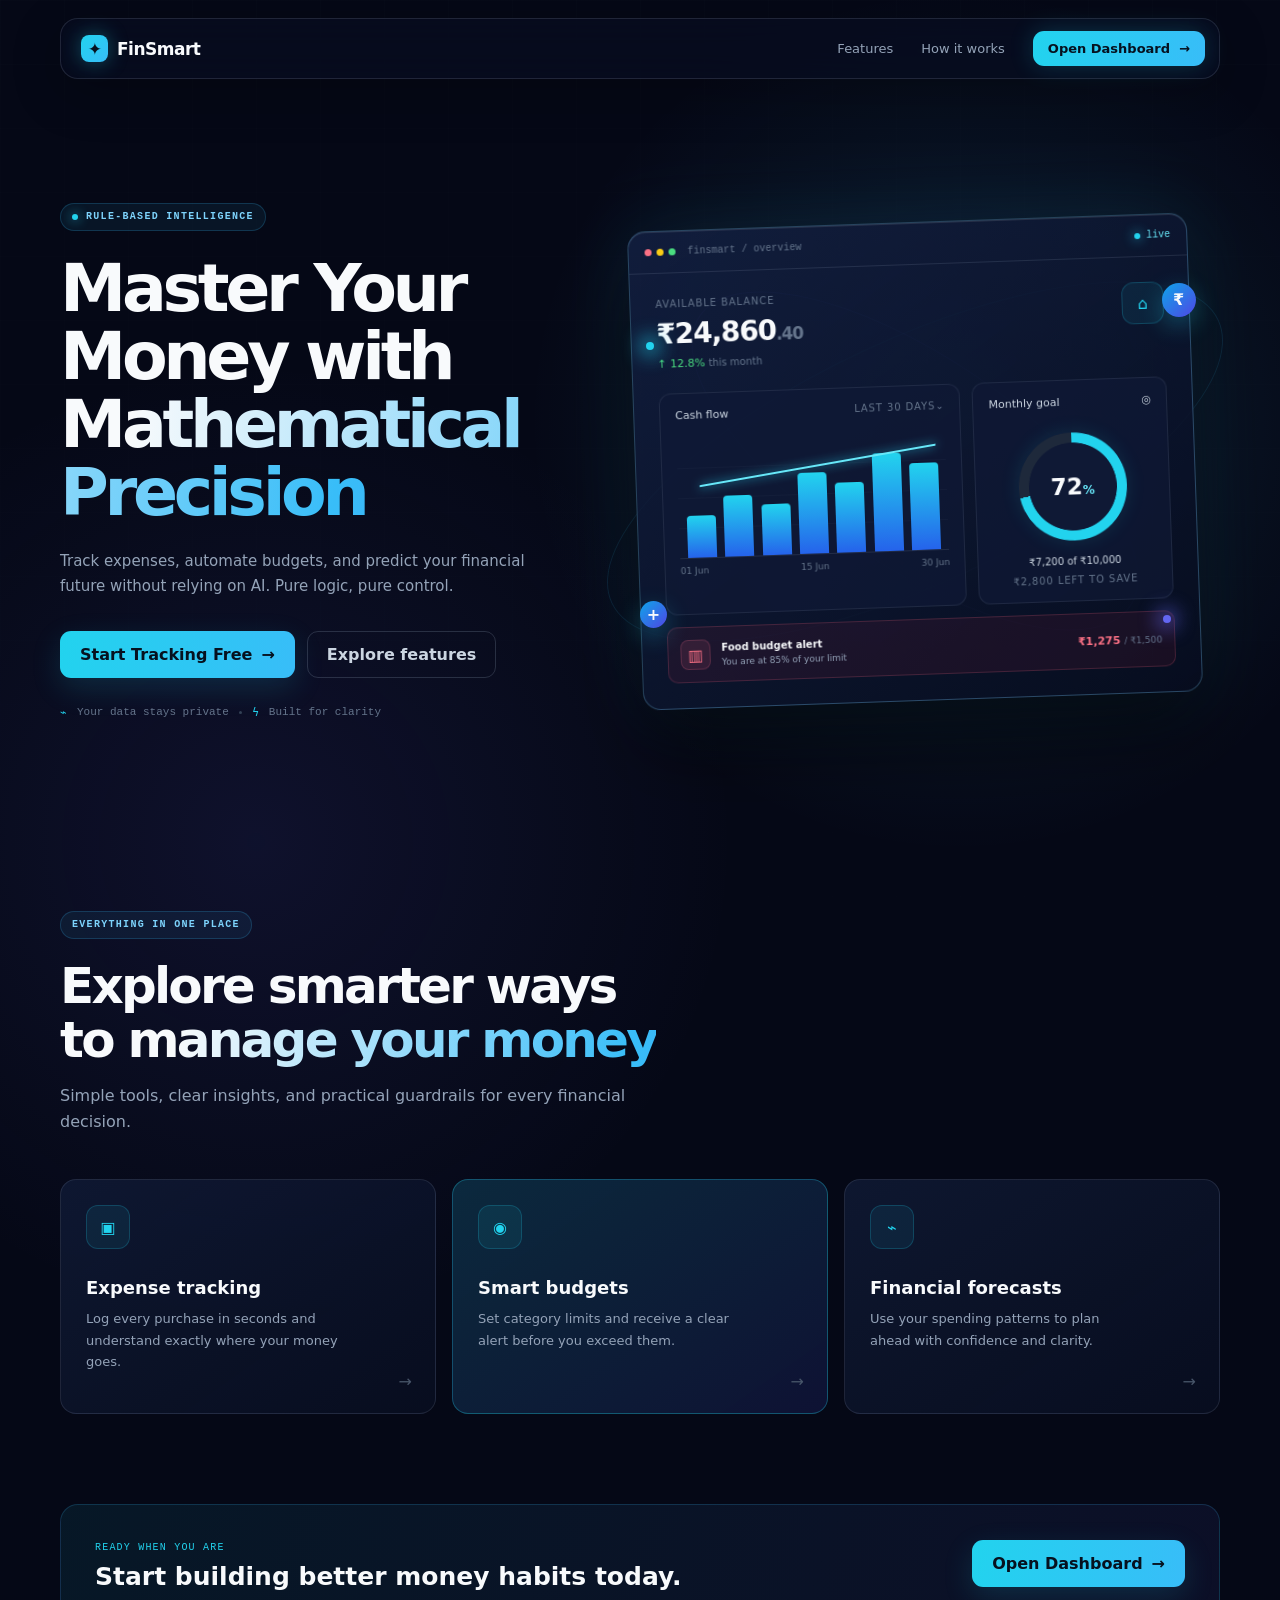
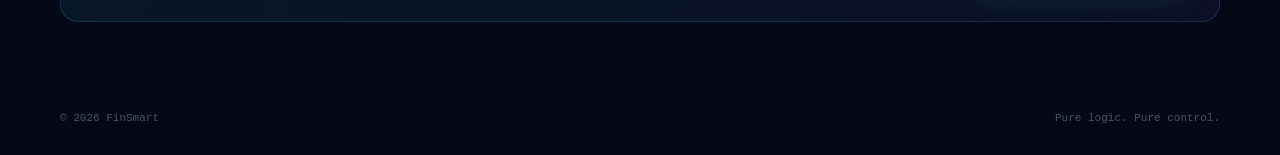
==== index.html @ 2ed146d9 "Merge pull request #1 from DeepanshuDev09/main Update project" ====
<!doctype html>
<html lang="en" class="theme-dark">
<head>
  <meta charset="UTF-8" />
  <meta name="viewport" content="width=device-width, initial-scale=1.0" />
  <meta name="theme-color" content="#050816" />
  <meta name="description" content="FinSmart helps you track expenses, automate budgets, and predict your financial future with pure logic and control." />
  <title>FinSmart | Smart Finance Tracker</title>
  <link rel="stylesheet" href="landing.css" />
</head>
<body>
  <main class="fin-app" id="top">
    <div class="ambient-grid" aria-hidden="true"></div>
    <nav class="navbar" aria-label="Main navigation">
      <a class="logo" href="#top"><span class="logo-mark" aria-hidden="true">✦</span> FinSmart</a>
      <div class="nav-links"><a href="#features">Features</a><a href="#how-it-works">How it works</a><a href="home.html" class="btn-nav">Open Dashboard <span aria-hidden="true">→</span></a></div>
    </nav>
    <header class="hero">
      <div class="hero-content reveal">
        <div class="badge"><span class="pulse-dot"></span> Rule-based intelligence</div>
        <h1>Master Your Money with <span class="text-gradient">Mathematical Precision</span></h1>
        <p>Track expenses, automate budgets, and predict your financial future without relying on AI. Pure logic, pure control.</p>
        <div class="hero-buttons"><a href="home.html" class="btn-primary-large">Start Tracking Free <span>→</span></a><a href="#features" class="btn-secondary-large">Explore features</a></div>
        <div class="trust-row"><span>⌁</span> Your data stays private <i></i> <span>ϟ</span> Built for clarity</div>
      </div>
      <div class="hero-3d-container" id="scene" aria-label="FinSmart dashboard preview">
        <div class="orbit orbit-a"></div><div class="orbit orbit-b"></div><div class="coin coin-a">₹</div><div class="coin coin-b">+</div><div class="orb orb-a"></div><div class="orb orb-b"></div>
        <div class="dashboard-mockup">
          <div class="mockup-header"><div class="dots"><i></i><i></i><i></i></div><span>finsmart / overview</span><span class="live"><b></b> live</span></div>
          <div class="mockup-body"><div class="dash-top"><div><small>available balance</small><strong>₹24,860<span>.40</span></strong><em>↑ 12.8% <small>this month</small></em></div><div class="balance-icon">⌂</div></div>
            <div class="dash-grid"><div class="dash-panel chart-panel"><div class="panel-title"><span>Cash flow</span><small>Last 30 days⌄</small></div><div class="chart"><div class="chart-line"></div><div class="bar h-1"></div><div class="bar h-2"></div><div class="bar h-3"></div><div class="bar h-4"></div><div class="bar h-5"></div><div class="bar h-6"></div><div class="bar h-7"></div></div><div class="chart-labels"><span>01 Jun</span><span>15 Jun</span><span>30 Jun</span></div></div><div class="dash-panel savings-panel"><div class="panel-title"><span>Monthly goal</span><span>◎</span></div><div class="ring"><strong>72<span>%</span></strong></div><p>₹7,200 of ₹10,000</p><small>₹2,800 left to save</small></div></div>
            <div class="alert-panel"><div class="alert-icon">▥</div><div><strong>Food budget alert</strong><span>You are at 85% of your limit</span></div><b>₹1,275 <small>/ ₹1,500</small></b></div>
          </div>
        </div>
      </div>
    </header>
    <section class="features" id="features" aria-labelledby="features-title"><div class="section-heading reveal"><div class="badge">Everything in one place</div><h2 id="features-title">Explore smarter ways to <span class="text-gradient">manage your money</span></h2><p>Simple tools, clear insights, and practical guardrails for every financial decision.</p></div><div class="feature-grid"><article class="feature-card reveal"><div class="feature-icon">▣</div><h3>Expense tracking</h3><p>Log every purchase in seconds and understand exactly where your money goes.</p><span class="card-arrow">→</span></article><article class="feature-card featured reveal"><div class="feature-icon">◉</div><h3>Smart budgets</h3><p>Set category limits and receive a clear alert before you exceed them.</p><span class="card-arrow">→</span></article><article class="feature-card reveal"><div class="feature-icon">⌁</div><h3>Financial forecasts</h3><p>Use your spending patterns to plan ahead with confidence and clarity.</p><span class="card-arrow">→</span></article></div><div class="features-cta reveal" id="how-it-works"><div><span>Ready when you are</span><h3>Start building better money habits today.</h3></div><a href="home.html" class="btn-primary-large">Open Dashboard <span>→</span></a></div></section>
    <footer><span>© 2026 FinSmart</span><span>Pure logic. Pure control.</span></footer>
  </main>
  <script src="landing.js"></script>
</body>
</html>
---- landing.css ----
*{box-sizing:border-box}html{scroll-behavior:smooth;background:#050816}body{margin:0;background:#050816;color:#f8fafc;font-family:Inter,ui-sans-serif,system-ui,sans-serif;overflow-x:hidden}a{color:inherit;text-decoration:none}.fin-app{min-height:100vh;position:relative;overflow:hidden;background:radial-gradient(circle at 75% 24%,rgba(56,189,248,.12),transparent 27rem),radial-gradient(circle at 20% 48%,rgba(99,102,241,.1),transparent 30rem),#050816}.ambient-grid{position:absolute;inset:0;pointer-events:none;opacity:.3;background-image:linear-gradient(rgba(148,163,184,.045) 1px,transparent 1px),linear-gradient(90deg,rgba(148,163,184,.045) 1px,transparent 1px);background-size:64px 64px;mask-image:linear-gradient(to bottom,#000,transparent 75%)}.navbar,.hero,.features,footer{max-width:1160px;margin-left:auto;margin-right:auto}.navbar{position:sticky;top:18px;z-index:10;padding:12px 14px 12px 20px;display:flex;align-items:center;justify-content:space-between;background:rgba(7,13,32,.72);border:1px solid rgba(148,163,184,.18);border-radius:18px;backdrop-filter:blur(22px);box-shadow:0 14px 50px rgba(0,0,0,.24)}.logo{display:flex;align-items:center;gap:9px;font-size:17px;font-weight:700;letter-spacing:-.03em}.logo-mark{display:grid;place-items:center;width:27px;height:27px;border-radius:8px;color:#06111f;background:linear-gradient(135deg,#22d3ee,#38bdf8);box-shadow:0 0 20px rgba(34,211,238,.35)}.nav-links{display:flex;align-items:center;gap:28px;color:#94a3b8;font-size:13px}.nav-links a:not(.btn-nav):hover{color:#f8fafc}.btn-nav,.btn-primary-large,.btn-secondary-large{display:inline-flex;align-items:center;justify-content:center;gap:9px;border-radius:11px;font-weight:600;transition:.25s}.btn-nav{padding:10px 15px;color:#06111f;background:linear-gradient(100deg,#22d3ee,#38bdf8);box-shadow:0 0 24px rgba(34,211,238,.2)}.btn-nav:hover,.btn-primary-large:hover,.btn-secondary-large:hover{transform:translateY(-3px)}.hero{position:relative;min-height:720px;padding:130px 0 100px;display:grid;grid-template-columns:.9fr 1.1fr;align-items:center;gap:50px}.hero-content{position:relative;z-index:2}.badge{width:max-content;display:inline-flex;align-items:center;gap:8px;padding:7px 11px;border:1px solid rgba(56,189,248,.2);border-radius:999px;color:#7dd3fc;background:rgba(56,189,248,.07);text-transform:uppercase;letter-spacing:.13em;font:600 10px/1.2 monospace}.pulse-dot,.live b{width:6px;height:6px;display:block;border-radius:50%;background:#22d3ee;box-shadow:0 0 12px #22d3ee}.hero h1{max-width:650px;margin:24px 0 22px;font-size:clamp(44px,5.2vw,72px);line-height:1.02;letter-spacing:-.065em}.text-gradient{background:linear-gradient(100deg,#f8fafc 5%,#38bdf8 48%,#6366f1);-webkit-background-clip:text;background-clip:text;color:transparent;background-size:200% auto;animation:gradient 5s linear infinite}.hero p{max-width:485px;color:#94a3b8;line-height:1.7;font-size:15px}.hero-buttons{display:flex;flex-wrap:wrap;gap:12px;margin-top:31px}.btn-primary-large{padding:14px 20px;color:#06111f;background:linear-gradient(100deg,#22d3ee,#38bdf8);box-shadow:0 10px 30px rgba(34,211,238,.15)}.btn-secondary-large{padding:13px 19px;border:1px solid rgba(148,163,184,.23);color:#cbd5e1}.btn-secondary-large:hover{border-color:#38bdf8}.trust-row{display:flex;align-items:center;gap:10px;margin-top:28px;color:#64748b;font:11px monospace}.trust-row span{color:#22d3ee}.trust-row i{width:3px;height:3px;background:#334155;border-radius:50%}.hero-3d-container{--mx:0;--my:0;position:relative;height:540px;display:grid;place-items:center;perspective:1200px}.dashboard-mockup{position:relative;z-index:2;width:min(560px,100%);transform:rotateX(calc(var(--my)*-2deg)) rotateY(calc(var(--mx)*5deg)) rotateZ(-2deg);transition:transform .3s ease-out;border:1px solid rgba(125,211,252,.26);border-radius:18px;background:linear-gradient(145deg,rgba(18,31,65,.85),rgba(6,12,30,.93));box-shadow:0 40px 80px rgba(0,0,0,.55),0 0 80px rgba(56,189,248,.12),inset 0 1px rgba(255,255,255,.1)}.mockup-header{height:42px;display:flex;align-items:center;gap:12px;padding:0 16px;border-bottom:1px solid rgba(148,163,184,.16);color:#64748b;font:10px monospace}.dots{display:flex;gap:5px}.dots i{width:7px;height:7px;border-radius:50%;background:#334155}.dots i:first-child{background:#fb7185}.dots i:nth-child(2){background:#facc15}.dots i:nth-child(3){background:#4ade80}.live{margin-left:auto;display:flex;gap:6px;align-items:center;color:#67e8f9}.mockup-body{padding:25px}.dash-top{display:flex;justify-content:space-between}.dash-top small,.panel-title small,.savings-panel>small{display:block;color:#64748b;font-size:10px;text-transform:uppercase;letter-spacing:.09em}.dash-top strong{display:block;margin-top:8px;font-size:28px;letter-spacing:-.04em}.dash-top strong span{color:#64748b;font-size:17px}.dash-top em{display:block;margin-top:7px;color:#4ade80;font-size:11px;font-style:normal}.dash-top em small{display:inline;text-transform:none;letter-spacing:0}.balance-icon,.feature-icon,.alert-icon{display:grid;place-items:center;color:#22d3ee;border:1px solid rgba(34,211,238,.2);background:rgba(34,211,238,.08)}.balance-icon{width:42px;height:42px;border-radius:12px}.dash-grid{display:grid;grid-template-columns:1.55fr 1fr;gap:12px;margin-top:23px}.dash-panel{padding:15px;border:1px solid rgba(148,163,184,.13);border-radius:12px;background:rgba(15,25,53,.7)}.panel-title{display:flex;justify-content:space-between;color:#cbd5e1;font-size:11px}.chart{height:120px;position:relative;display:flex;align-items:end;gap:8px;margin-top:17px;padding:0 8px;border-bottom:1px solid rgba(148,163,184,.15);background:repeating-linear-gradient(0deg,transparent 0 29px,rgba(148,163,184,.08) 30px)}.bar{flex:1;min-height:14px;border-radius:4px 4px 0 0;background:linear-gradient(#22d3ee,#2563eb);animation:bars 1s both}.h-1{height:35%}.h-2{height:51%}.h-3{height:43%}.h-4{height:68%}.h-5{height:59%}.h-6{height:82%}.h-7{height:73%}.chart-line{position:absolute;z-index:1;left:8%;right:4%;top:25%;height:40%;border-top:2px solid #67e8f9;transform:skewY(-8deg);filter:drop-shadow(0 0 5px #22d3ee)}.chart-labels{display:flex;justify-content:space-between;margin-top:7px;color:#64748b;font-size:9px}.savings-panel{display:flex;flex-direction:column}.ring{width:108px;height:108px;display:grid;place-items:center;margin:24px auto 12px;border-radius:50%;background:radial-gradient(#0f1935 57%,transparent 58%),conic-gradient(#22d3ee 0 72%,#1e293b 72%);box-shadow:0 0 20px rgba(34,211,238,.12)}.ring strong{font-size:23px}.ring strong span{font-size:12px;color:#67e8f9}.savings-panel p{margin:0 auto 5px;font-size:10px;color:#cbd5e1}.savings-panel>small{text-align:center}.alert-panel{display:flex;align-items:center;gap:11px;margin-top:12px;padding:12px;border:1px solid rgba(251,113,133,.18);border-radius:10px;background:rgba(127,29,55,.15)}.alert-icon{width:30px;height:30px;border-radius:8px;color:#fb7185;border-color:rgba(251,113,133,.2);background:rgba(251,113,133,.1)}.alert-panel div:nth-child(2){display:flex;flex-direction:column;gap:4px}.alert-panel strong{font-size:10px}.alert-panel span{color:#94a3b8;font-size:9px}.alert-panel>b{margin-left:auto;color:#fb7185;font-size:11px}.alert-panel b small{color:#64748b;font-weight:400}.orbit{position:absolute;border:1px solid rgba(56,189,248,.13);border-radius:50%;transform:rotate(-25deg)}.orbit-a{width:670px;height:245px}.orbit-b{width:520px;height:210px;transform:rotate(34deg);border-color:rgba(99,102,241,.18)}.coin,.orb{position:absolute;z-index:3;display:grid;place-items:center;border-radius:50%}.coin{width:34px;height:34px;color:#f8fafc;background:linear-gradient(135deg,#0ea5e9,#4f46e5);box-shadow:0 8px 24px rgba(34,211,238,.3);font-weight:700}.coin-a{top:17%;right:4%;animation:float 5s ease-in-out infinite}.coin-b{bottom:19%;left:5%;width:27px;height:27px;animation:float 6s 1s ease-in-out infinite}.orb{width:8px;height:8px;background:#22d3ee;box-shadow:0 0 20px 4px #22d3ee}.orb-a{top:28%;left:6%}.orb-b{bottom:20%;right:8%;background:#6366f1;box-shadow:0 0 20px 4px #6366f1}.features{padding:80px 0 40px}.section-heading{max-width:600px}.section-heading h2{margin:20px 0 12px;font-size:clamp(32px,4vw,50px);line-height:1.08;letter-spacing:-.055em}.section-heading p{color:#94a3b8;line-height:1.6}.feature-grid{display:grid;grid-template-columns:repeat(3,1fr);gap:16px;margin-top:45px}.feature-card{position:relative;min-height:235px;padding:25px;overflow:hidden;border:1px solid rgba(148,163,184,.16);border-radius:16px;background:linear-gradient(145deg,rgba(17,28,57,.75),rgba(9,15,34,.72));transition:.35s}.feature-card:hover{transform:translateY(-7px);border-color:rgba(56,189,248,.35);box-shadow:0 20px 45px rgba(0,0,0,.28)}.feature-card.featured{background:linear-gradient(145deg,rgba(14,54,76,.72),rgba(17,22,61,.76));border-color:rgba(34,211,238,.3)}.feature-icon{width:44px;height:44px;border-radius:12px;margin-bottom:28px}.feature-card h3{margin:0 0 10px;font-size:18px}.feature-card p{max-width:270px;margin:0;color:#94a3b8;font-size:13px;line-height:1.65}.card-arrow{position:absolute;right:23px;bottom:22px;color:#475569}.features-cta{display:flex;align-items:center;justify-content:space-between;gap:25px;margin-top:90px;padding:30px 34px;border:1px solid rgba(56,189,248,.18);border-radius:18px;background:linear-gradient(110deg,rgba(34,211,238,.08),rgba(99,102,241,.08))}.features-cta>div>span{color:#22d3ee;font:10px monospace;text-transform:uppercase;letter-spacing:.12em}.features-cta h3{margin:8px 0 0;font-size:25px}footer{display:flex;justify-content:space-between;padding:50px 0 30px;color:#475569;font:11px monospace}.reveal{opacity:0;transform:translateY(22px);transition:opacity .7s,transform .7s}.reveal.is-visible{opacity:1;transform:none}@keyframes gradient{to{background-position:200% center}}@keyframes float{50%{transform:translate3d(0,-16px,20px) rotate(8deg)}}@keyframes bars{from{transform:scaleY(0);transform-origin:bottom}}@media(max-width:800px){.navbar,.hero,.features,footer{margin-left:20px;margin-right:20px}.nav-links{gap:12px}.nav-links>a:not(.btn-nav){display:none}.hero{grid-template-columns:1fr;padding-top:90px;gap:10px}.hero h1{font-size:clamp(42px,11vw,62px)}.hero-3d-container{height:455px;transform:scale(.9)}.features{padding-top:25px}.feature-grid{grid-template-columns:1fr}.feature-card{min-height:190px}.features-cta{align-items:flex-start;flex-direction:column}footer{gap:12px;flex-direction:column}}@media(prefers-reduced-motion:reduce){*,*::before,*::after{animation-duration:.01ms!important;animation-iteration-count:1!important;scroll-behavior:auto!important;transition-duration:.01ms!important}}
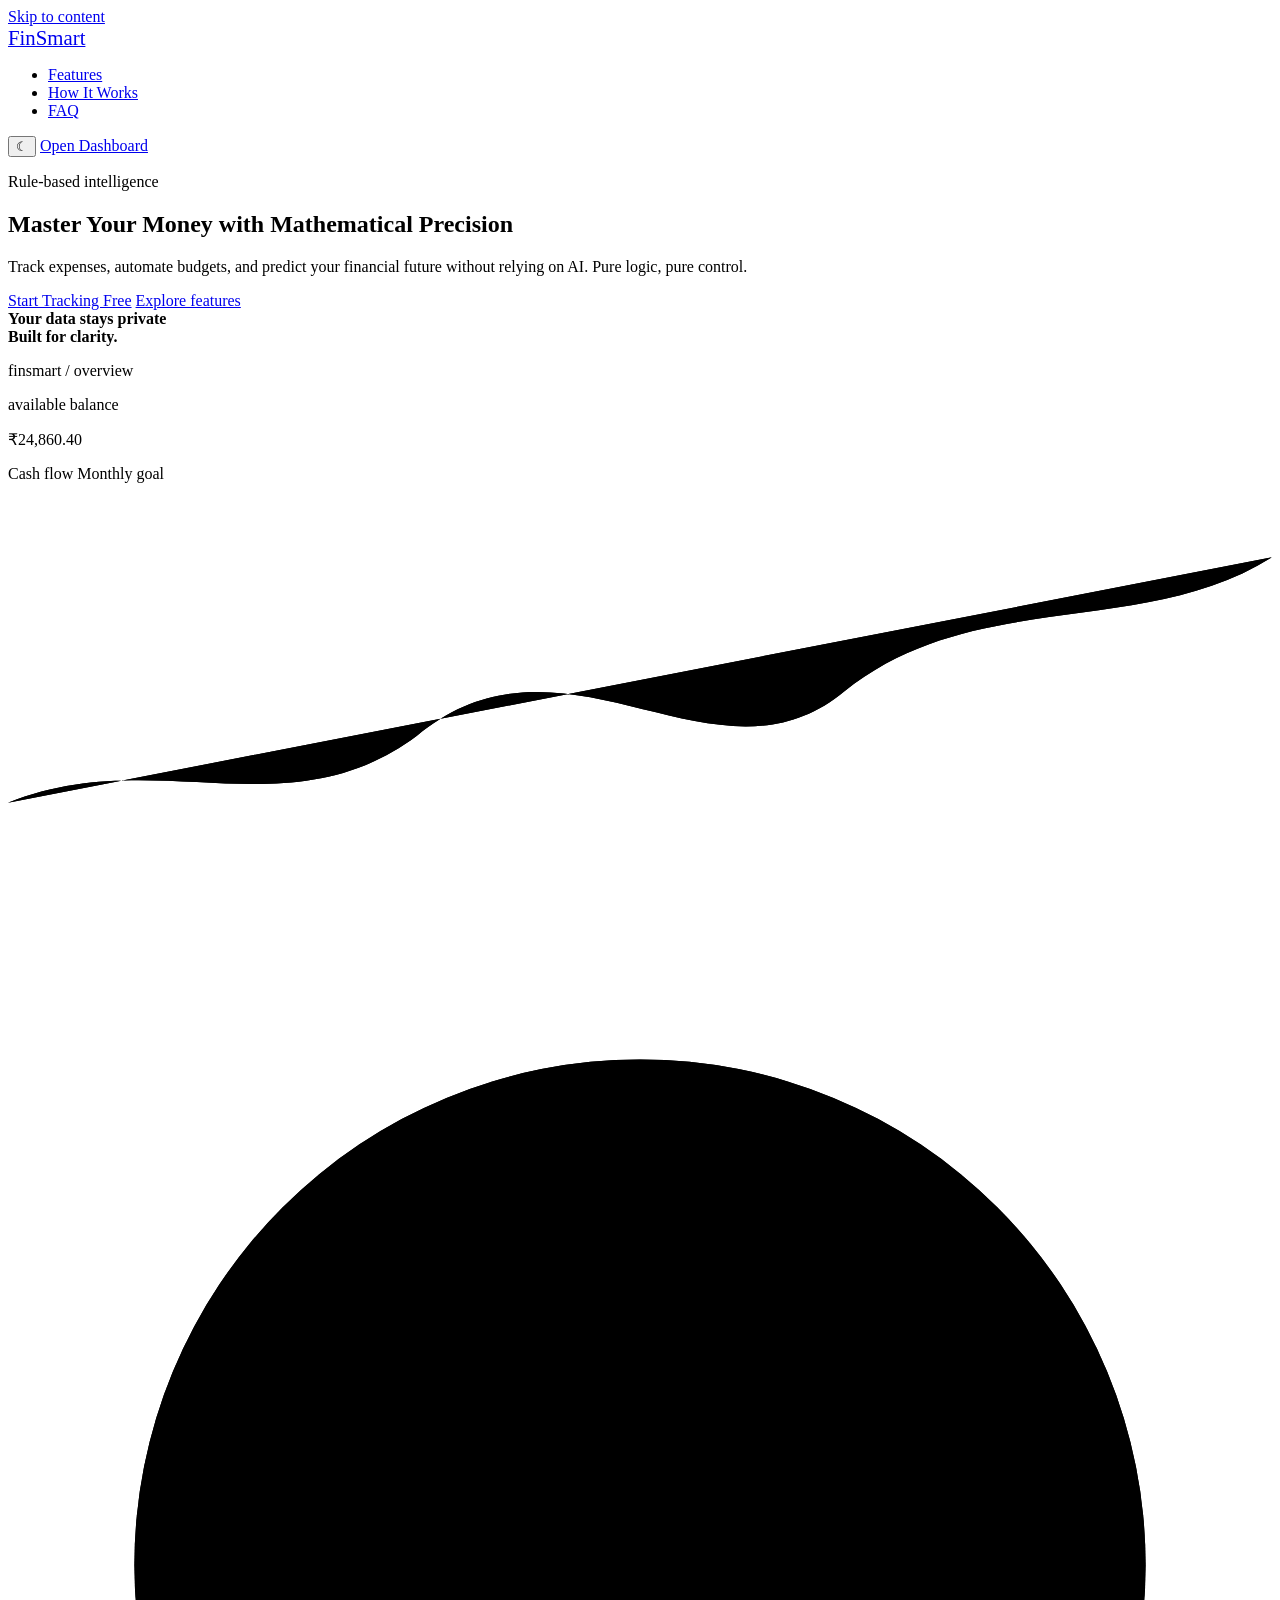
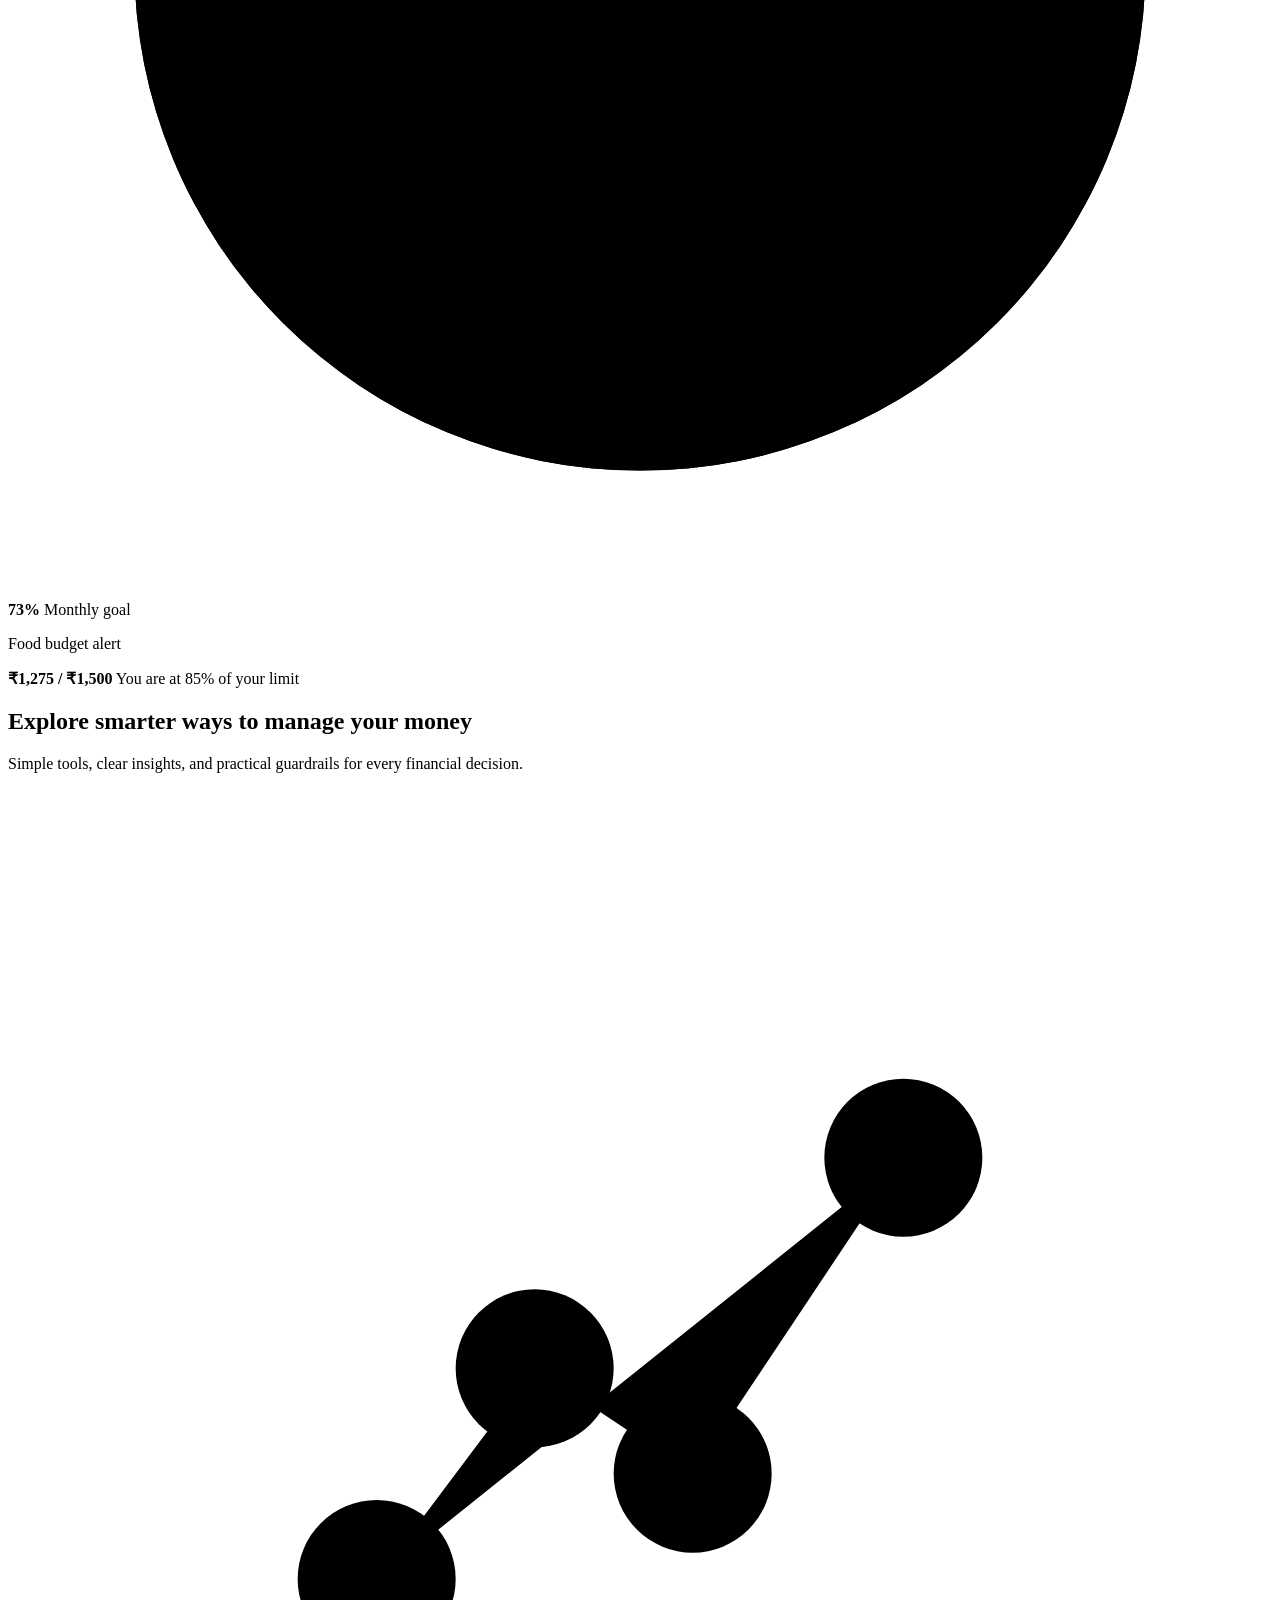
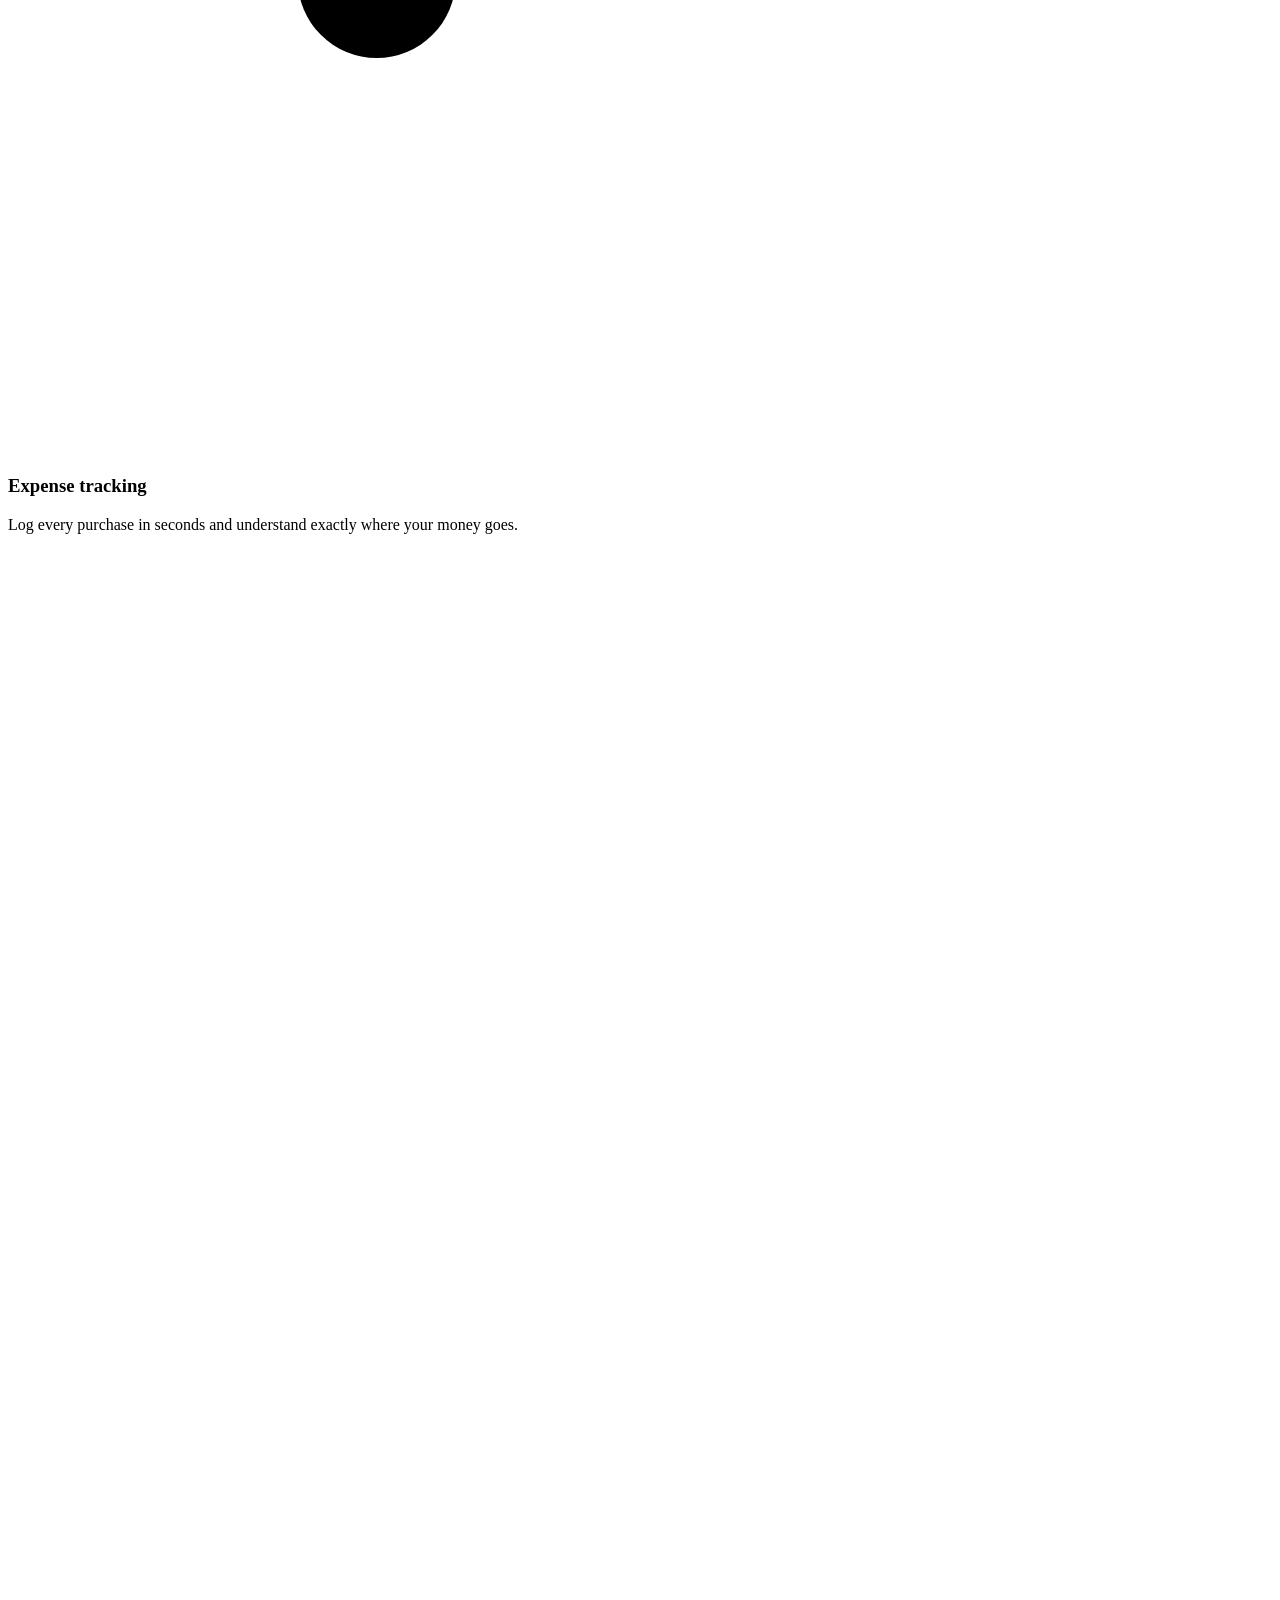
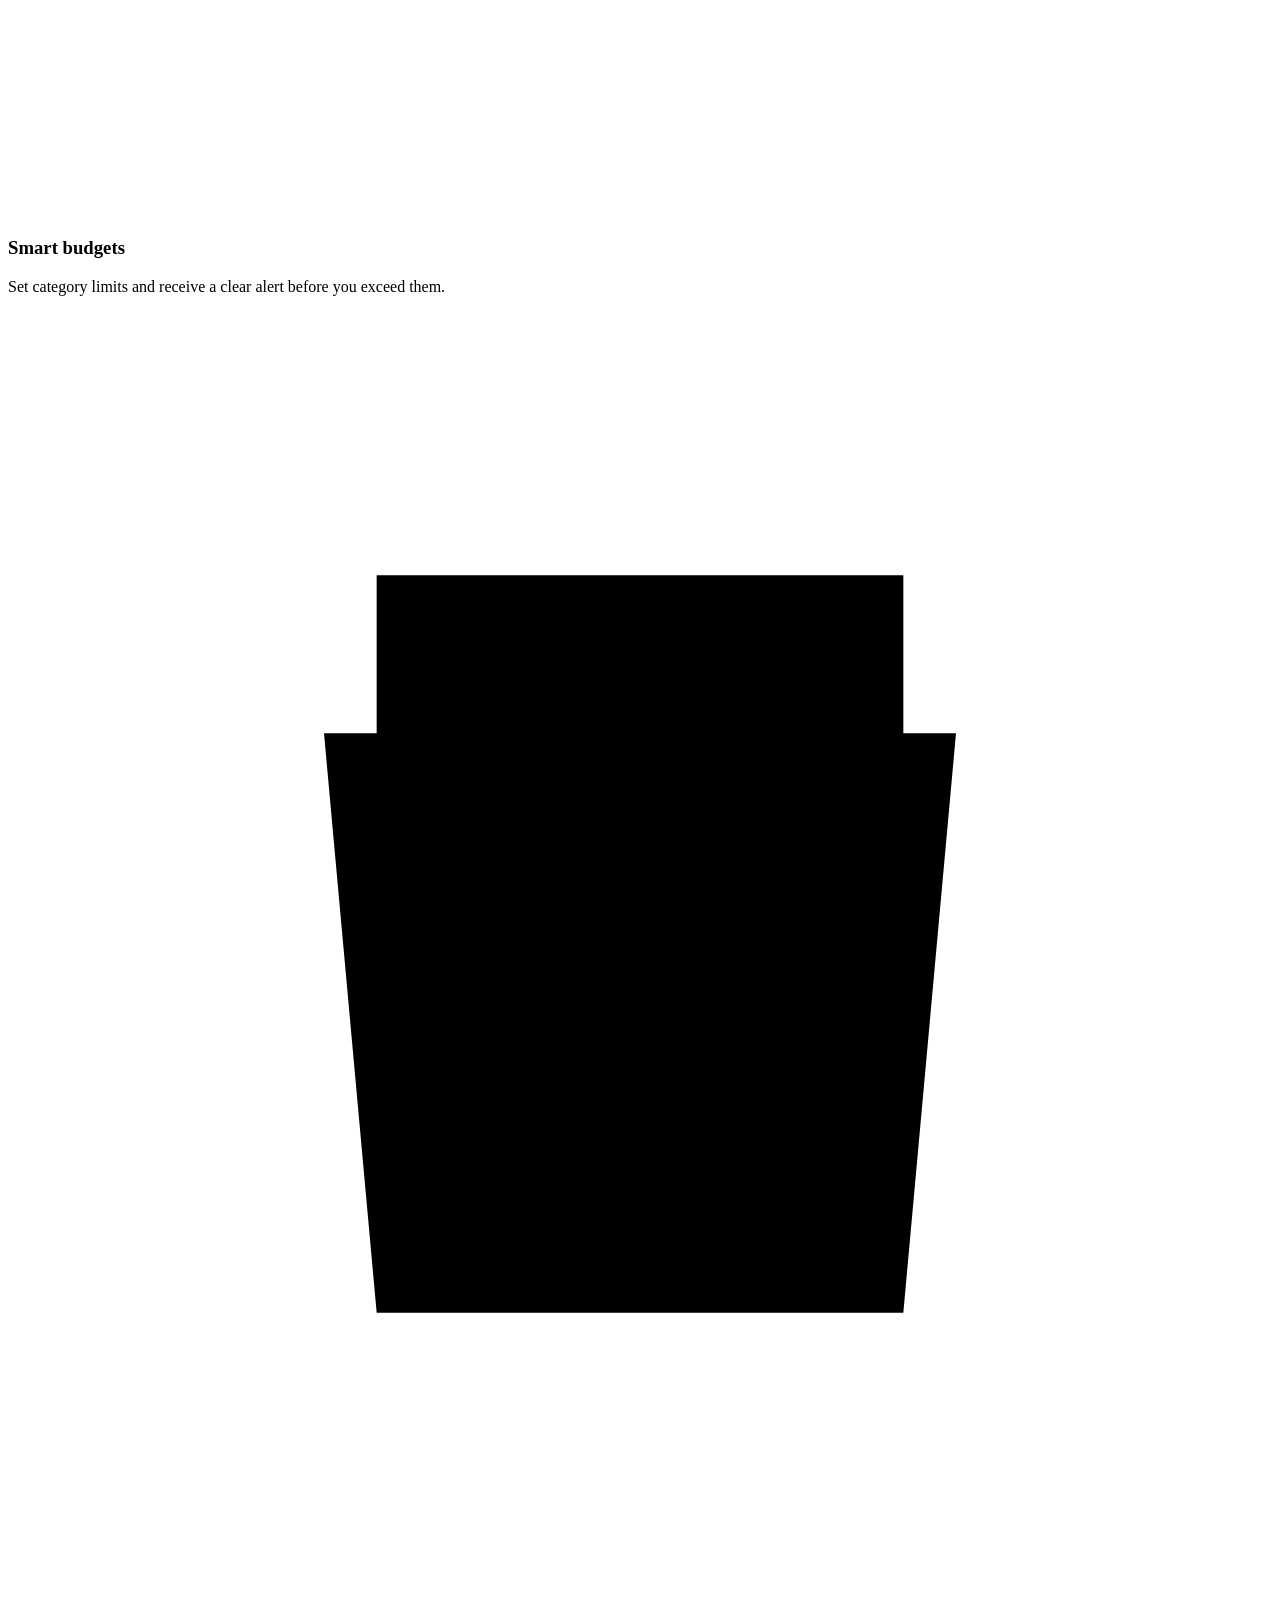
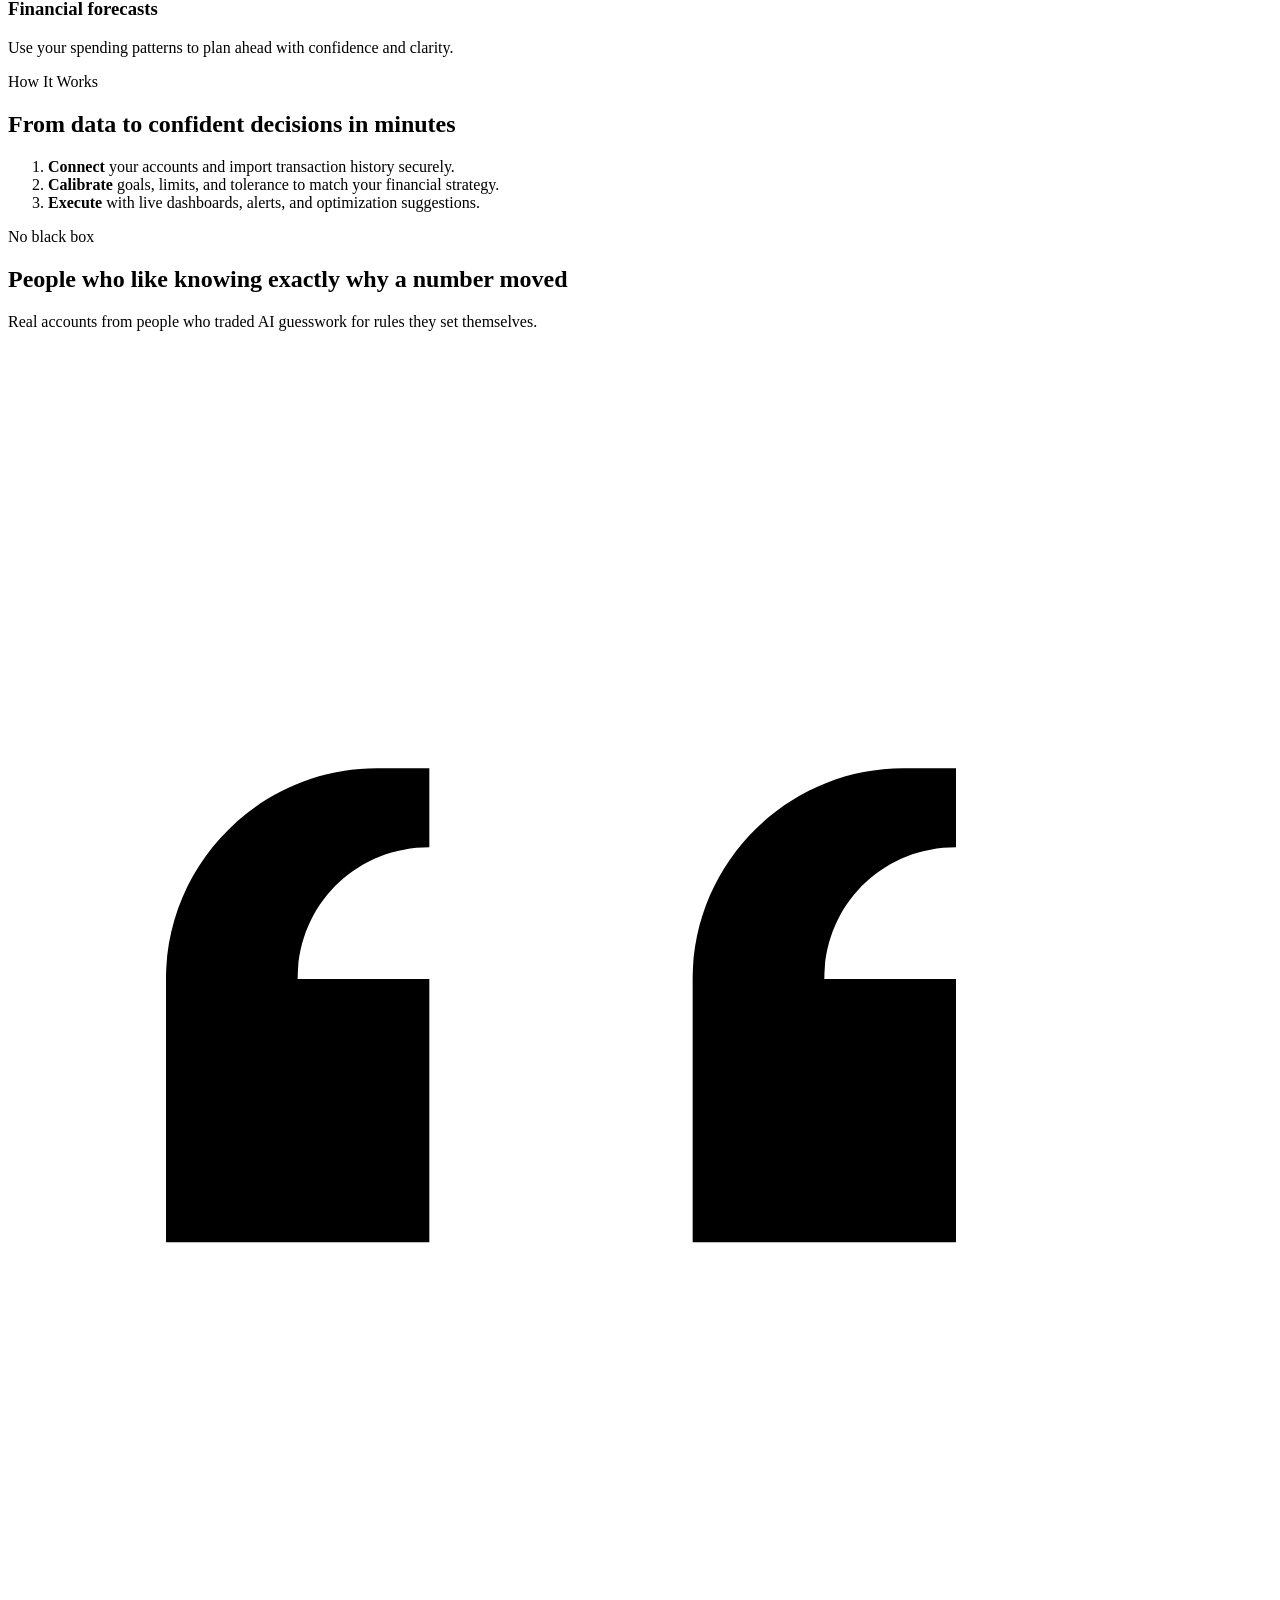
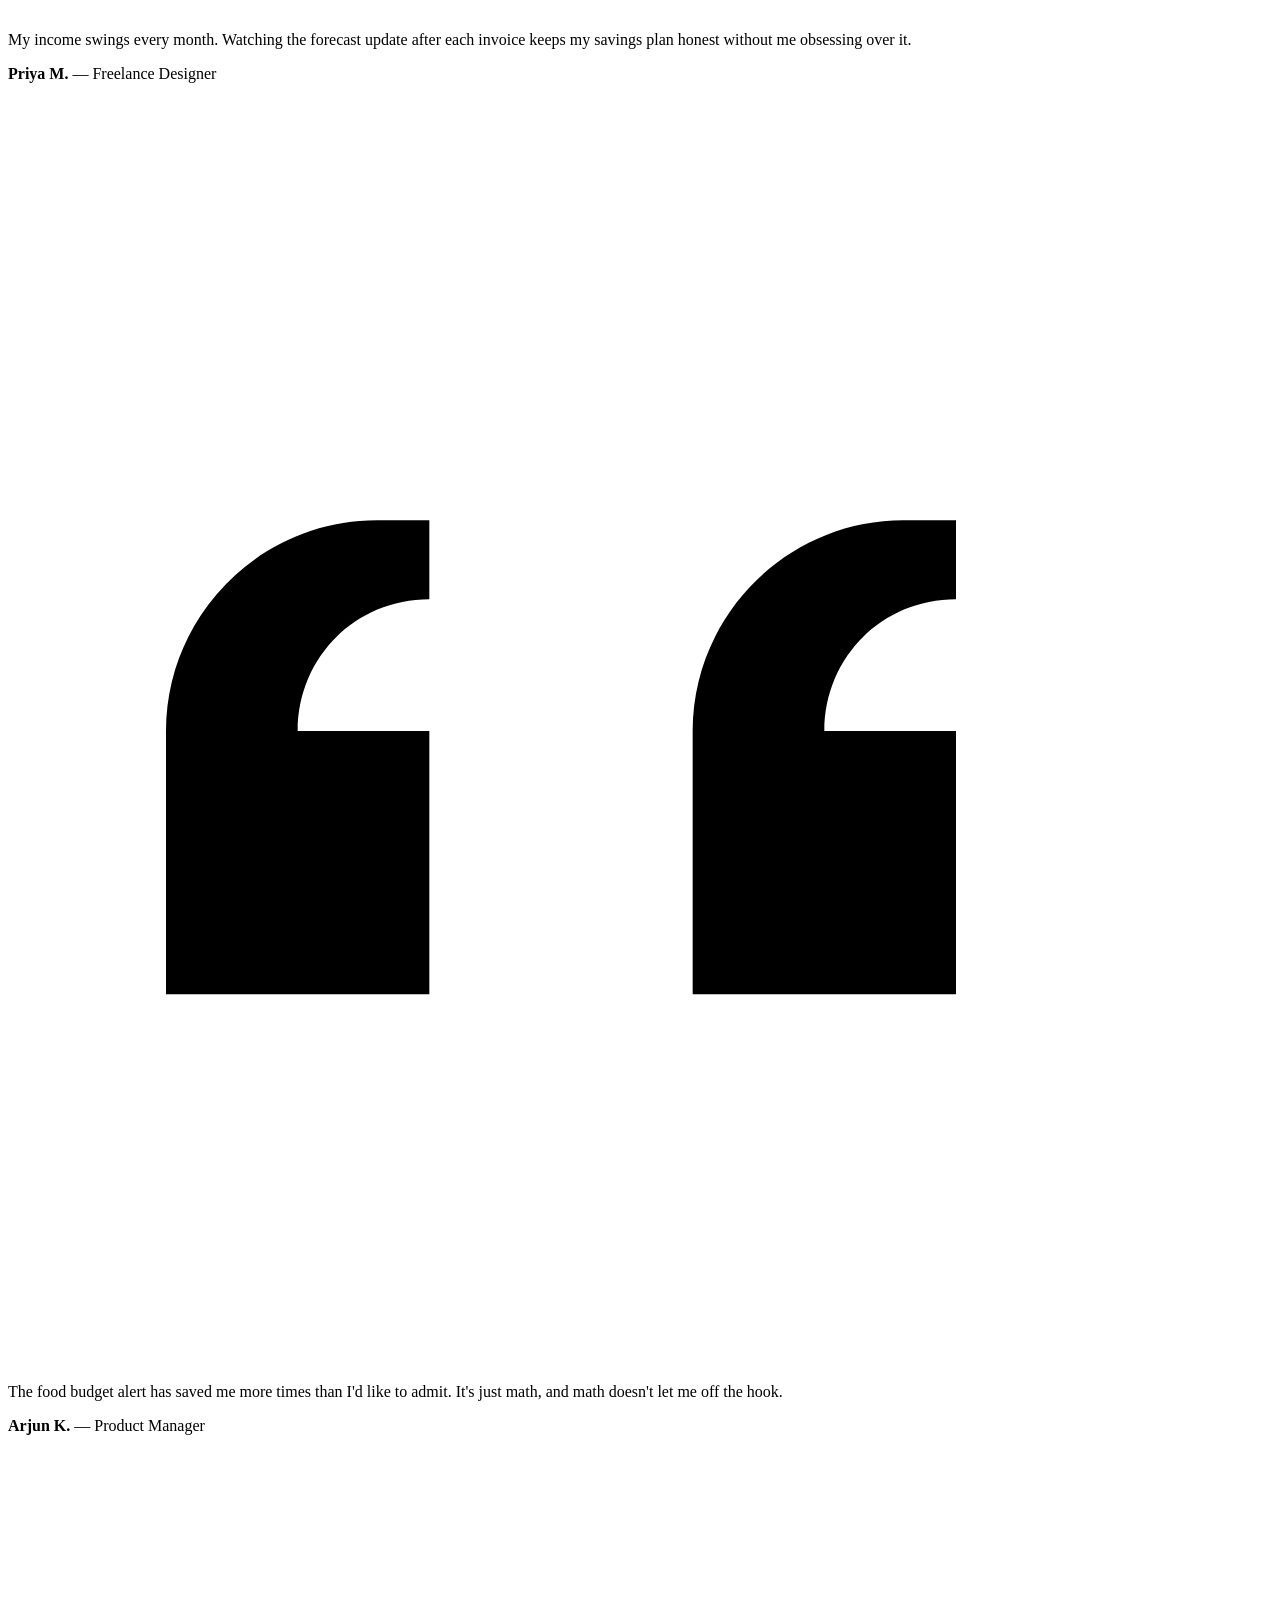
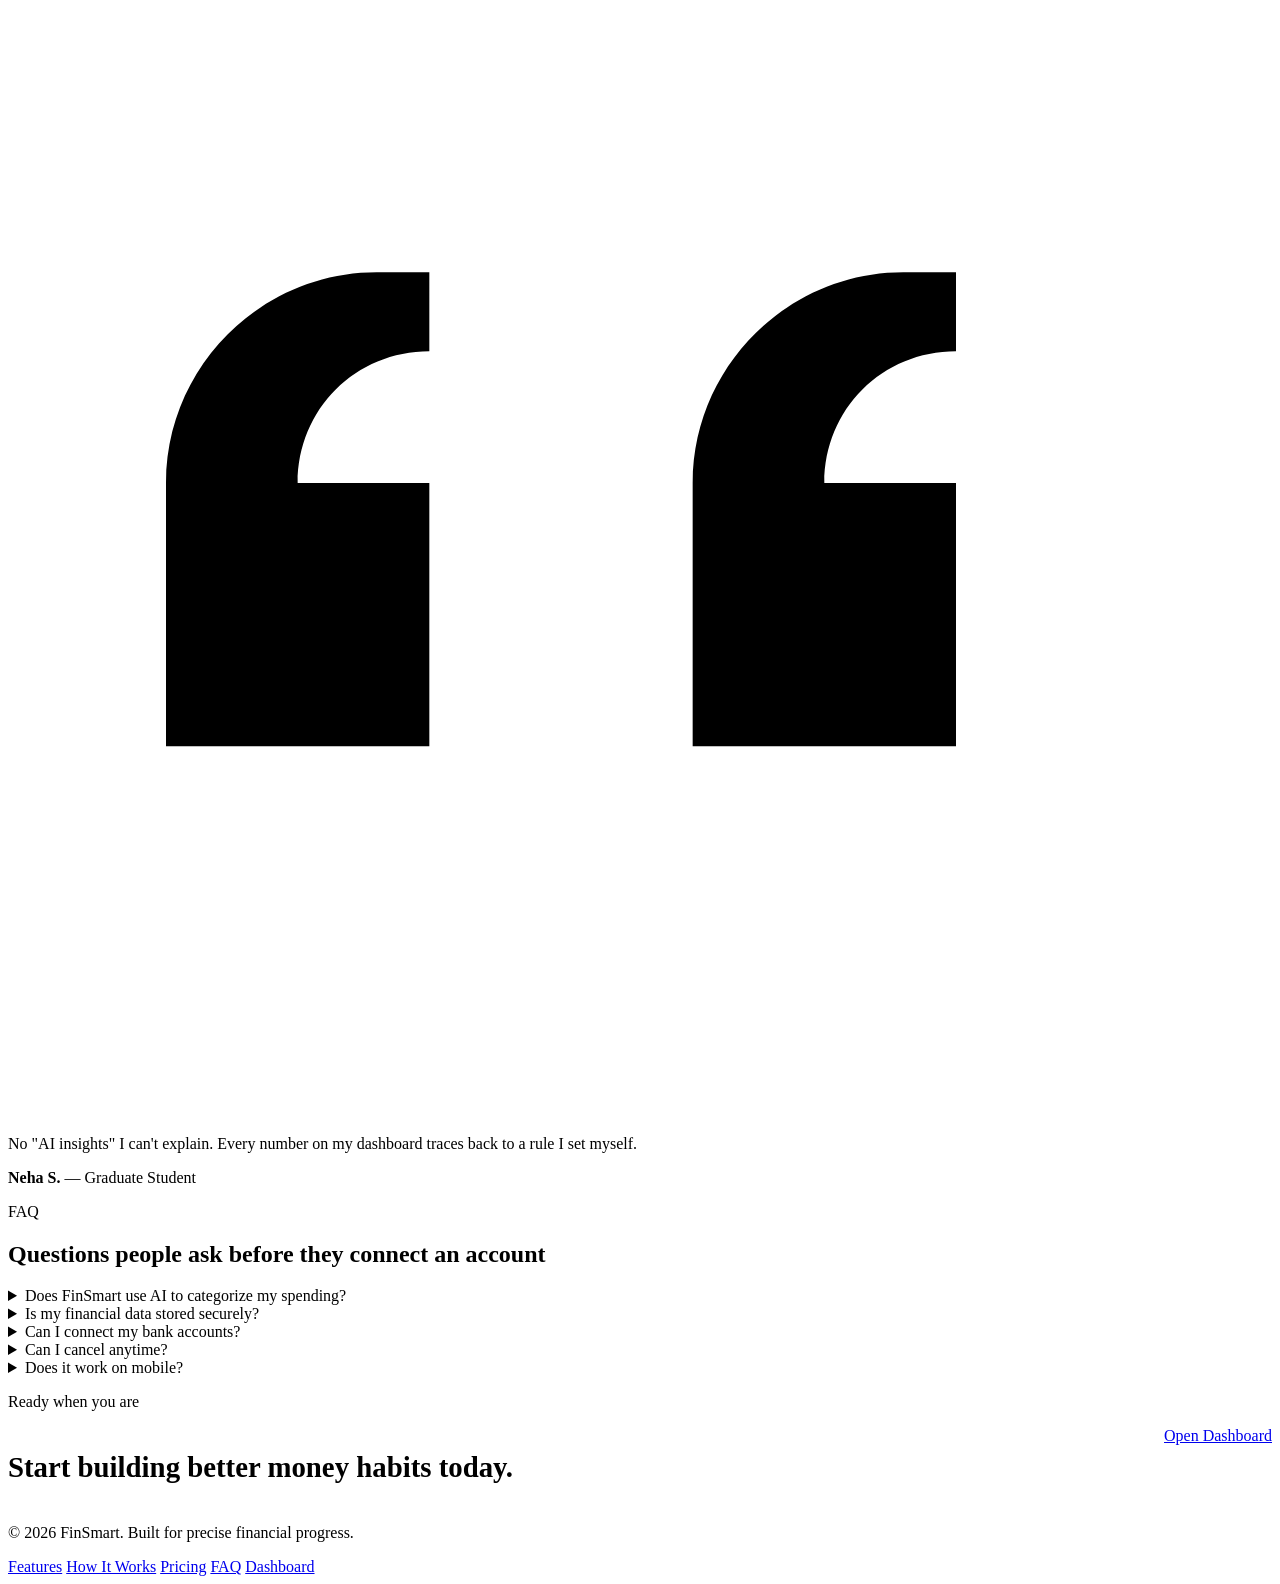
==== commit 4dc8e81a: "Merge pull request #2 from DeepanshuDev09/main add dark and light mode" ====
--- a/index.html
+++ b/index.html
@@ -1,42 +1,321 @@
 <!doctype html>
-<html lang="en" class="theme-dark">
-<head>
-  <meta charset="UTF-8" />
-  <meta name="viewport" content="width=device-width, initial-scale=1.0" />
-  <meta name="theme-color" content="#050816" />
-  <meta name="description" content="FinSmart helps you track expenses, automate budgets, and predict your financial future with pure logic and control." />
-  <title>FinSmart | Smart Finance Tracker</title>
-  <link rel="stylesheet" href="landing.css" />
-</head>
-<body>
-  <main class="fin-app" id="top">
-    <div class="ambient-grid" aria-hidden="true"></div>
-    <nav class="navbar" aria-label="Main navigation">
-      <a class="logo" href="#top"><span class="logo-mark" aria-hidden="true">✦</span> FinSmart</a>
-      <div class="nav-links"><a href="#features">Features</a><a href="#how-it-works">How it works</a><a href="home.html" class="btn-nav">Open Dashboard <span aria-hidden="true">→</span></a></div>
-    </nav>
-    <header class="hero">
-      <div class="hero-content reveal">
-        <div class="badge"><span class="pulse-dot"></span> Rule-based intelligence</div>
-        <h1>Master Your Money with <span class="text-gradient">Mathematical Precision</span></h1>
-        <p>Track expenses, automate budgets, and predict your financial future without relying on AI. Pure logic, pure control.</p>
-        <div class="hero-buttons"><a href="home.html" class="btn-primary-large">Start Tracking Free <span>→</span></a><a href="#features" class="btn-secondary-large">Explore features</a></div>
-        <div class="trust-row"><span>⌁</span> Your data stays private <i></i> <span>ϟ</span> Built for clarity</div>
-      </div>
-      <div class="hero-3d-container" id="scene" aria-label="FinSmart dashboard preview">
-        <div class="orbit orbit-a"></div><div class="orbit orbit-b"></div><div class="coin coin-a">₹</div><div class="coin coin-b">+</div><div class="orb orb-a"></div><div class="orb orb-b"></div>
-        <div class="dashboard-mockup">
-          <div class="mockup-header"><div class="dots"><i></i><i></i><i></i></div><span>finsmart / overview</span><span class="live"><b></b> live</span></div>
-          <div class="mockup-body"><div class="dash-top"><div><small>available balance</small><strong>₹24,860<span>.40</span></strong><em>↑ 12.8% <small>this month</small></em></div><div class="balance-icon">⌂</div></div>
-            <div class="dash-grid"><div class="dash-panel chart-panel"><div class="panel-title"><span>Cash flow</span><small>Last 30 days⌄</small></div><div class="chart"><div class="chart-line"></div><div class="bar h-1"></div><div class="bar h-2"></div><div class="bar h-3"></div><div class="bar h-4"></div><div class="bar h-5"></div><div class="bar h-6"></div><div class="bar h-7"></div></div><div class="chart-labels"><span>01 Jun</span><span>15 Jun</span><span>30 Jun</span></div></div><div class="dash-panel savings-panel"><div class="panel-title"><span>Monthly goal</span><span>◎</span></div><div class="ring"><strong>72<span>%</span></strong></div><p>₹7,200 of ₹10,000</p><small>₹2,800 left to save</small></div></div>
-            <div class="alert-panel"><div class="alert-icon">▥</div><div><strong>Food budget alert</strong><span>You are at 85% of your limit</span></div><b>₹1,275 <small>/ ₹1,500</small></b></div>
-          </div>
+<html lang="en">
+    <head>
+        <meta charset="utf-8" />
+        <meta name="viewport" content="width=device-width, initial-scale=1" />
+        <title>FinSmart — Precision Finance</title>
+        <meta
+            name="description"
+            content="FinSmart helps you master your money with mathematical precision through forecasting, budgeting, and portfolio clarity."
+        />
+        <link rel="preconnect" href="https://fonts.googleapis.com" />
+        <link rel="preconnect" href="https://fonts.gstatic.com" crossorigin />
+        <link
+            href="https://fonts.googleapis.com/css2?family=Inter:wght@400;500;600;700;800&family=Manrope:wght@500;600;700;800&display=swap"
+            rel="stylesheet"
+        />
+        <link rel="stylesheet" href="Landing.css" />
+    </head>
+    <body>
+        <a class="skip-link" href="#main-content">Skip to content</a>
+        <div class="ambient-bg" aria-hidden="true">
+            <div class="blob blob-a"></div>
+            <div class="blob blob-b"></div>
+            <div class="ring ring-a"></div>
+            <div class="ring ring-b"></div>
+            <div class="noise"></div>
+            <div class="grid-overlay"></div>
+            <div class="particles" id="particles"></div>
         </div>
-      </div>
-    </header>
-    <section class="features" id="features" aria-labelledby="features-title"><div class="section-heading reveal"><div class="badge">Everything in one place</div><h2 id="features-title">Explore smarter ways to <span class="text-gradient">manage your money</span></h2><p>Simple tools, clear insights, and practical guardrails for every financial decision.</p></div><div class="feature-grid"><article class="feature-card reveal"><div class="feature-icon">▣</div><h3>Expense tracking</h3><p>Log every purchase in seconds and understand exactly where your money goes.</p><span class="card-arrow">→</span></article><article class="feature-card featured reveal"><div class="feature-icon">◉</div><h3>Smart budgets</h3><p>Set category limits and receive a clear alert before you exceed them.</p><span class="card-arrow">→</span></article><article class="feature-card reveal"><div class="feature-icon">⌁</div><h3>Financial forecasts</h3><p>Use your spending patterns to plan ahead with confidence and clarity.</p><span class="card-arrow">→</span></article></div><div class="features-cta reveal" id="how-it-works"><div><span>Ready when you are</span><h3>Start building better money habits today.</h3></div><a href="home.html" class="btn-primary-large">Open Dashboard <span>→</span></a></div></section>
-    <footer><span>© 2026 FinSmart</span><span>Pure logic. Pure control.</span></footer>
-  </main>
-  <script src="landing.js"></script>
-</body>
-</html>+
+        <header class="site-header" id="top">
+            <nav class="nav-shell" aria-label="Main navigation">
+                <a class="brand" href="#top" aria-label="FinSmart home">
+                    <span class="brand-mark" aria-hidden="true"></span>
+                    <span style="font-size: 1.3rem;">FinSmart</span>
+                </a>
+                <ul class="nav-links">
+                    <li><a href="#features">Features</a></li>
+                    <li><a href="#how-it-works">How It Works</a></li>
+                    <!-- <li><a href="#pricing">Pricing</a></li> -->
+                    <li><a href="#faq">FAQ</a></li>
+                    <!-- <li><a href="home.html">Home</a></li> -->
+                </ul>
+                <div class="nav-actions">
+                    <button id="landing-theme-toggle" class="theme-icon-toggle" type="button" aria-label="Switch to light mode" title="Switch to light mode">
+                        <span aria-hidden="true">☀</span>
+                    </button>
+                    <a class="btn btn-dashboard glow" href="home.html">Open Dashboard</a>
+                </div>
+            </nav>
+        </header>
+
+        <main id="main-content">
+            <section class="hero section reveal">
+                <div class="hero-copy">
+                    <p class="eyebrow">Rule-based intelligence</p>
+                    <h1>
+                        <span class="gradient-text">Master Your Money with Mathematical Precision</span>
+                    </h1>
+                    <p class="hero-sub">
+                        Track expenses, automate budgets, and predict your financial future without relying on AI. Pure
+                        logic, pure control.
+                    </p>
+                    <div class="hero-actions">
+                        <a class="btn btn-primary" href="home.html">Start Tracking Free</a>
+                        <a class="btn btn-secondary" href="#features">Explore features</a>
+                    </div>
+                    <div class="hero-metrics" aria-label="Trust indicators">
+                        <div><strong>Your data stays private</strong></div>
+                        <div><strong>Built for clarity.</strong></div>
+                    </div>
+                </div>
+
+                <div class="hero-dashboard-wrap">
+                    <article class="dashboard tilt-card" aria-label="FinSmart dashboard preview">
+                        <div class="dash-glow" aria-hidden="true"></div>
+                        <div class="dashboard-top">
+                            <p>finsmart / overview</p>
+                            <span>available balance</span>
+                        </div>
+                        <p class="balance-value">₹24,860.40</p>
+                        <div class="chart-area">
+                            <div class="chart-head" aria-hidden="true">
+                                <span>Cash flow</span>
+                                <span>Monthly goal</span>
+                            </div>
+                            <div class="line-chart" role="img" aria-label="Animated cash flow chart">
+                                <svg viewBox="0 0 340 120" preserveAspectRatio="none" aria-hidden="true">
+                                    <path
+                                        class="line-track"
+                                        d="M0 86 C 40 70, 75 94, 110 68 C 150 35, 190 85, 225 56 C 260 28, 305 42, 340 20"
+                                    ></path>
+                                    <path
+                                        class="line-main"
+                                        d="M0 86 C 40 70, 75 94, 110 68 C 150 35, 190 85, 225 56 C 260 28, 305 42, 340 20"
+                                    ></path>
+                                </svg>
+                            </div>
+                            <div class="bars" aria-hidden="true">
+                                <span style="--h: 48%"></span>
+                                <span style="--h: 66%"></span>
+                                <span style="--h: 54%"></span>
+                                <span style="--h: 82%"></span>
+                                <span style="--h: 72%"></span>
+                            </div>
+                        </div>
+                        <div class="dash-grid">
+                            <div class="goal-ring">
+                                <svg viewBox="0 0 120 120" aria-hidden="true">
+                                    <circle cx="60" cy="60" r="48" class="ring-base"></circle>
+                                    <circle cx="60" cy="60" r="48" class="ring-progress"></circle>
+                                </svg>
+                                <div class="ring-label">
+                                    <strong>73%</strong>
+                                    <span>Monthly goal</span>
+                                </div>
+                            </div>
+                            <div class="warning-card" role="status" aria-live="polite">
+                                <p>Food budget alert</p>
+                                <strong>₹1,275 / ₹1,500</strong>
+                                <span>You are at 85% of your limit</span>
+                            </div>
+                        </div>
+                        <div class="float-objects" aria-hidden="true">
+                            <span class="orb orb-a"></span>
+                            <span class="orb orb-b"></span>
+                            <span class="coin coin-a"></span>
+                            <span class="coin coin-b"></span>
+                            <span class="mini-chart"></span>
+                        </div>
+                    </article>
+                </div>
+            </section>
+
+            <section id="features" class="section reveal">
+                <div class="section-head">
+                    <h2>Explore smarter ways to manage your money</h2>
+                    <p>Simple tools, clear insights, and practical guardrails for every financial decision.</p>
+                </div>
+                <div class="feature-grid">
+                    <article class="feature-card tilt-card reveal-stagger">
+                        <div class="feature-icon" aria-hidden="true">
+                            <svg viewBox="0 0 24 24">
+                                <path d="M4 18h16M7 15l3-4 3 2 4-6" />
+                                <circle cx="7" cy="15" r="1.5" />
+                                <circle cx="10" cy="11" r="1.5" />
+                                <circle cx="13" cy="13" r="1.5" />
+                                <circle cx="17" cy="7" r="1.5" />
+                            </svg>
+                        </div>
+                        <h3>Expense tracking</h3>
+                        <p>Log every purchase in seconds and understand exactly where your money goes.</p>
+                    </article>
+                    <article class="feature-card featured tilt-card reveal-stagger">
+                        <div class="feature-icon" aria-hidden="true">
+                            <svg viewBox="0 0 24 24">
+                                <path d="M12 3v18M3 12h18" />
+                                <path d="M5 5l14 14" />
+                            </svg>
+                        </div>
+                        <h3>Smart budgets</h3>
+                        <p>Set category limits and receive a clear alert before you exceed them.</p>
+                    </article>
+                    <article class="feature-card tilt-card reveal-stagger">
+                        <div class="feature-icon" aria-hidden="true">
+                            <svg viewBox="0 0 24 24">
+                                <path d="M4 8h16M7 8V5h10v3M6 8l1 11h10l1-11" />
+                                <path d="M10 12h4M10 15h4" />
+                            </svg>
+                        </div>
+                        <h3>Financial forecasts</h3>
+                        <p>Use your spending patterns to plan ahead with confidence and clarity.</p>
+                    </article>
+                </div>
+            </section>
+
+            <section id="how-it-works" class="section reveal">
+                <div class="section-head">
+                    <p class="eyebrow">How It Works</p>
+                    <h2>From data to confident decisions in minutes</h2>
+                </div>
+                <ol class="steps">
+                    <li><strong>Connect</strong> your accounts and import transaction history securely.</li>
+                    <li><strong>Calibrate</strong> goals, limits, and tolerance to match your financial strategy.</li>
+                    <li><strong>Execute</strong> with live dashboards, alerts, and optimization suggestions.</li>
+                </ol>
+            </section>
+
+            <section id="testimonials" class="section reveal">
+                <div class="section-head">
+                    <p class="eyebrow">No black box</p>
+                    <h2>People who like knowing exactly why a number moved</h2>
+                    <p>Real accounts from people who traded AI guesswork for rules they set themselves.</p>
+                </div>
+                <div class="feature-grid testimonial-grid">
+                    <article class="feature-card testimonial-card tilt-card reveal-stagger">
+                        <div class="feature-icon quote-icon" aria-hidden="true">
+                            <svg viewBox="0 0 24 24">
+                                <path d="M7 8c-2.2 0-4 1.8-4 4v5h5v-5H5.5C5.5 10.6 6.6 9.5 8 9.5V8Z" />
+                                <path d="M17 8c-2.2 0-4 1.8-4 4v5h5v-5h-2.5c0-1.4 1.1-2.5 2.5-2.5V8Z" />
+                            </svg>
+                        </div>
+                        <p class="testimonial-quote">My income swings every month. Watching the forecast update after each invoice keeps my savings plan honest without me obsessing over it.</p>
+                        <p class="testimonial-name"><strong>Priya M.</strong> — Freelance Designer</p>
+                    </article>
+                    <article class="feature-card featured testimonial-card tilt-card reveal-stagger">
+                        <div class="feature-icon quote-icon" aria-hidden="true">
+                            <svg viewBox="0 0 24 24">
+                                <path d="M7 8c-2.2 0-4 1.8-4 4v5h5v-5H5.5C5.5 10.6 6.6 9.5 8 9.5V8Z" />
+                                <path d="M17 8c-2.2 0-4 1.8-4 4v5h5v-5h-2.5c0-1.4 1.1-2.5 2.5-2.5V8Z" />
+                            </svg>
+                        </div>
+                        <p class="testimonial-quote">The food budget alert has saved me more times than I'd like to admit. It's just math, and math doesn't let me off the hook.</p>
+                        <p class="testimonial-name"><strong>Arjun K.</strong> — Product Manager</p>
+                    </article>
+                    <article class="feature-card testimonial-card tilt-card reveal-stagger">
+                        <div class="feature-icon quote-icon" aria-hidden="true">
+                            <svg viewBox="0 0 24 24">
+                                <path d="M7 8c-2.2 0-4 1.8-4 4v5h5v-5H5.5C5.5 10.6 6.6 9.5 8 9.5V8Z" />
+                                <path d="M17 8c-2.2 0-4 1.8-4 4v5h5v-5h-2.5c0-1.4 1.1-2.5 2.5-2.5V8Z" />
+                            </svg>
+                        </div>
+                        <p class="testimonial-quote">No "AI insights" I can't explain. Every number on my dashboard traces back to a rule I set myself.</p>
+                        <p class="testimonial-name"><strong>Neha S.</strong> — Graduate Student</p>
+                    </article>
+                </div>
+            </section>
+
+            <!--<section id="pricing" class="section reveal">
+                <div class="section-head">
+                    <p class="eyebrow">Pricing</p>
+                    <h2>Two plans. No surprise math.</h2>
+                    <p>Start free, upgrade only when the rules you need outgrow the free tier.</p>
+                </div>
+                <div class="pricing-grid">
+                    <article class="feature-card price-card tilt-card reveal-stagger">
+                        <div class="price-head">
+                            <h3>Starter</h3>
+                            <p class="price-tag">₹0<span>/month</span></p>
+                        </div>
+                        <p>Everything you need to see where your money goes.</p>
+                        <ul class="price-list">
+                            <li>Unlimited expense logging</li>
+                            <li>3 budget categories</li>
+                            <li>Monthly forecast</li>
+                            <li>Email limit alerts</li>
+                        </ul>
+                        <a class="btn btn-secondary price-cta" href="home.html">Start free</a>
+                    </article>
+                    <article class="feature-card featured price-card tilt-card reveal-stagger">
+                        <div class="price-head">
+                            <h3>Precision</h3>
+                            <p class="price-tag">₹299<span>/month</span></p>
+                        </div>
+                        <p>For anyone tracking multiple goals or income streams.</p>
+                        <ul class="price-list">
+                            <li>Unlimited budget categories</li>
+                            <li>Weekly rolling forecasts</li>
+                            <li>Custom alert thresholds</li>
+                            <li>CSV export</li>
+                            <li>Priority support</li>
+                        </ul>
+                        <a class="btn btn-primary price-cta" href="home.html">Go Precision</a>
+                    </article>
+                </div>
+            </section>-->
+
+            <section id="faq" class="section reveal">
+                <div class="section-head">
+                    <p class="eyebrow">FAQ</p>
+                    <h2>Questions people ask before they connect an account</h2>
+                </div>
+                <div class="faq-list">
+                    <details class="faq-item">
+                        <summary>Does FinSmart use AI to categorize my spending?</summary>
+                        <p>No. Every category, forecast, and alert comes from rules you set or adjust yourself, so you always know why a number moved.</p>
+                    </details>
+                    <details class="faq-item">
+                        <summary>Is my financial data stored securely?</summary>
+                        <p>Yes. Your data is encrypted and kept private — FinSmart doesn't sell or share it with third parties.</p>
+                    </details>
+                    <details class="faq-item">
+                        <summary>Can I connect my bank accounts?</summary>
+                        <p>You can import transaction history securely or log expenses manually — whichever keeps your numbers most accurate.</p>
+                    </details>
+                    <details class="faq-item">
+                        <summary>Can I cancel anytime?</summary>
+                        <p>Yes. Switch plans or cancel whenever you like — there's no lock-in period.</p>
+                    </details>
+                    <details class="faq-item">
+                        <summary>Does it work on mobile?</summary>
+                        <p>The dashboard is fully responsive, so budgets, alerts, and forecasts work the same on your phone.</p>
+                    </details>
+                </div>
+            </section>
+
+            <section class="section closeout reveal">
+                <div class="closeout-card tilt-card">
+                    <p class="eyebrow">Ready when you are</p>
+                    <div style="display: flex; justify-content: space-between;">
+                    <h2 style="font-size: 1.8rem;">Start building better money habits today.</h2>
+                    <a style="margin-bottom: 13px;" class="btn btn-primary" href="home.html">Open Dashboard</a>
+                    </div>
+                </div>
+            </section>
+        </main>
+
+        <footer class="site-footer">
+            <p>© <span id="year"></span> FinSmart. Built for precise financial progress.</p>
+            <div class="footer-links">
+                <a href="#features">Features</a>
+                <a href="#how-it-works">How It Works</a>
+                <a href="#pricing">Pricing</a>
+                <a href="#faq">FAQ</a>
+                <a href="home.html">Dashboard</a>
+            </div>
+        </footer>
+
+        <script src="landing.js"></script>
+    </body>
+    </html>
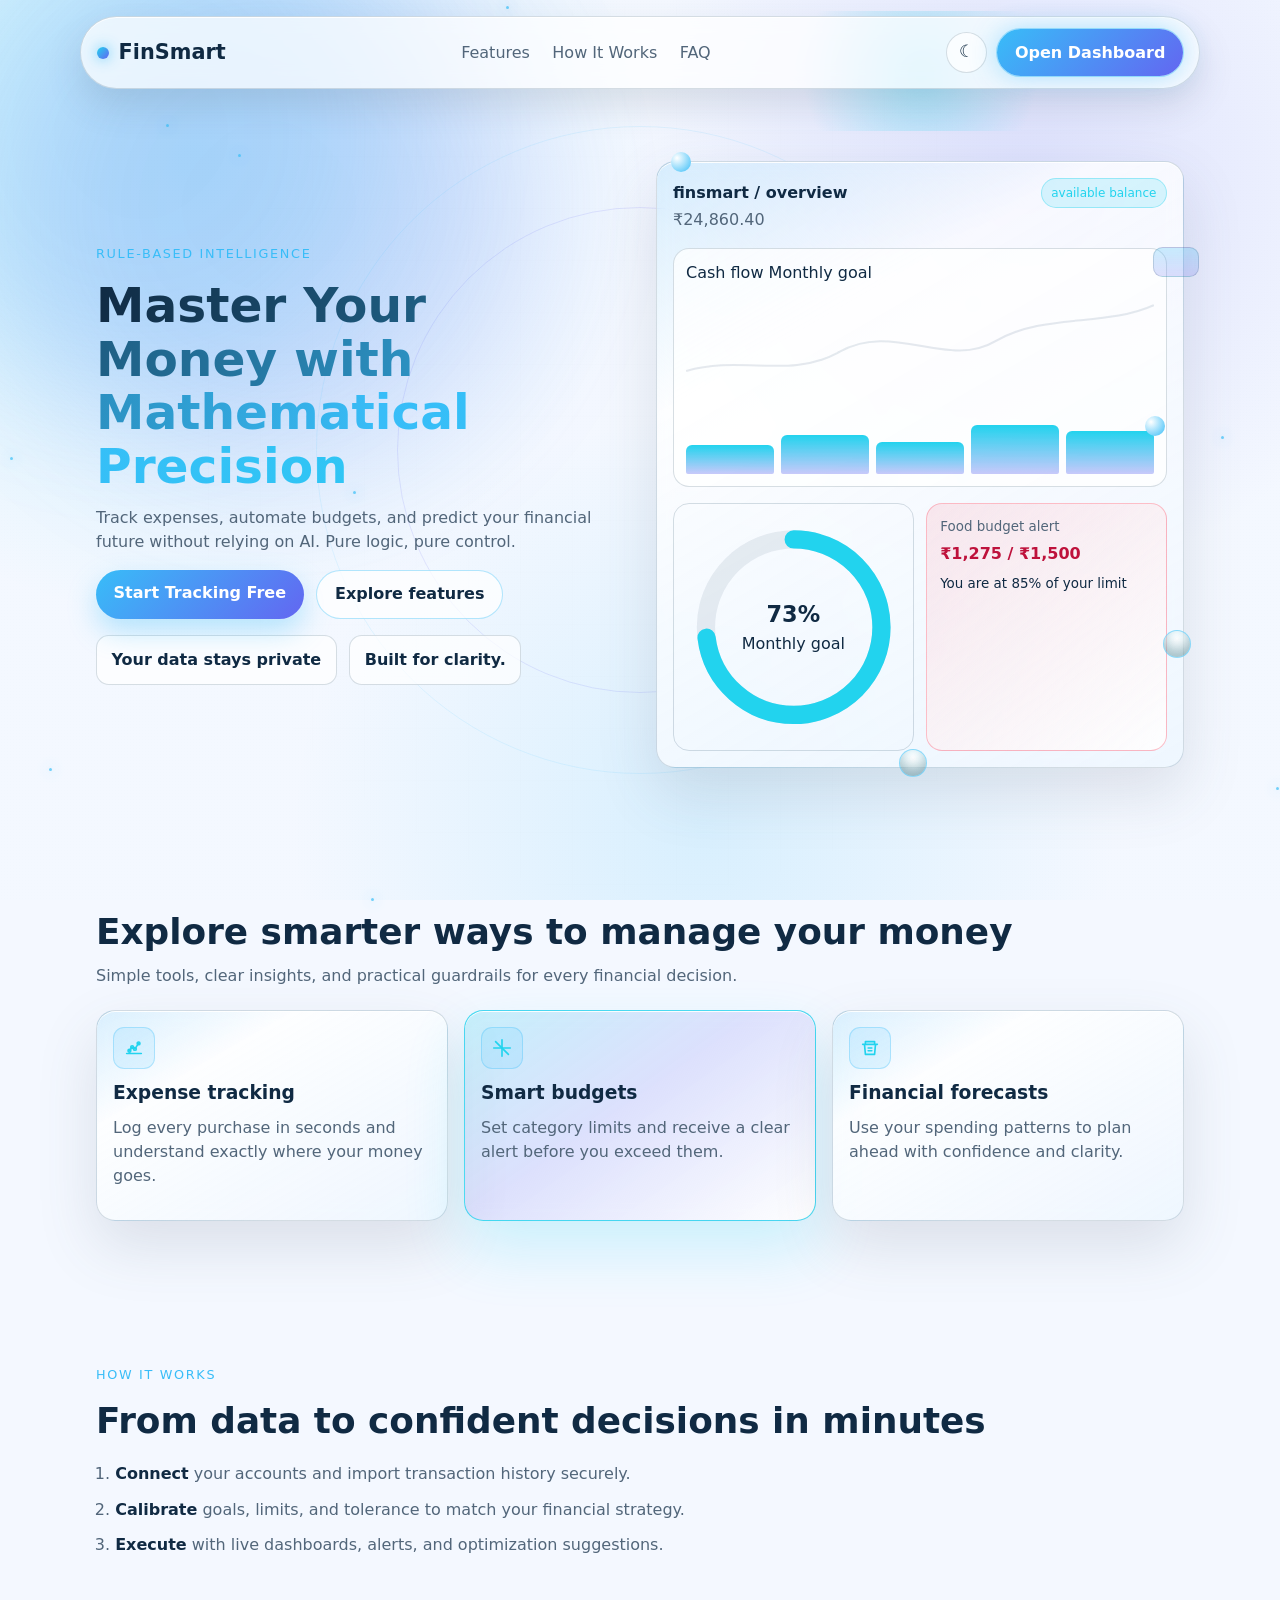
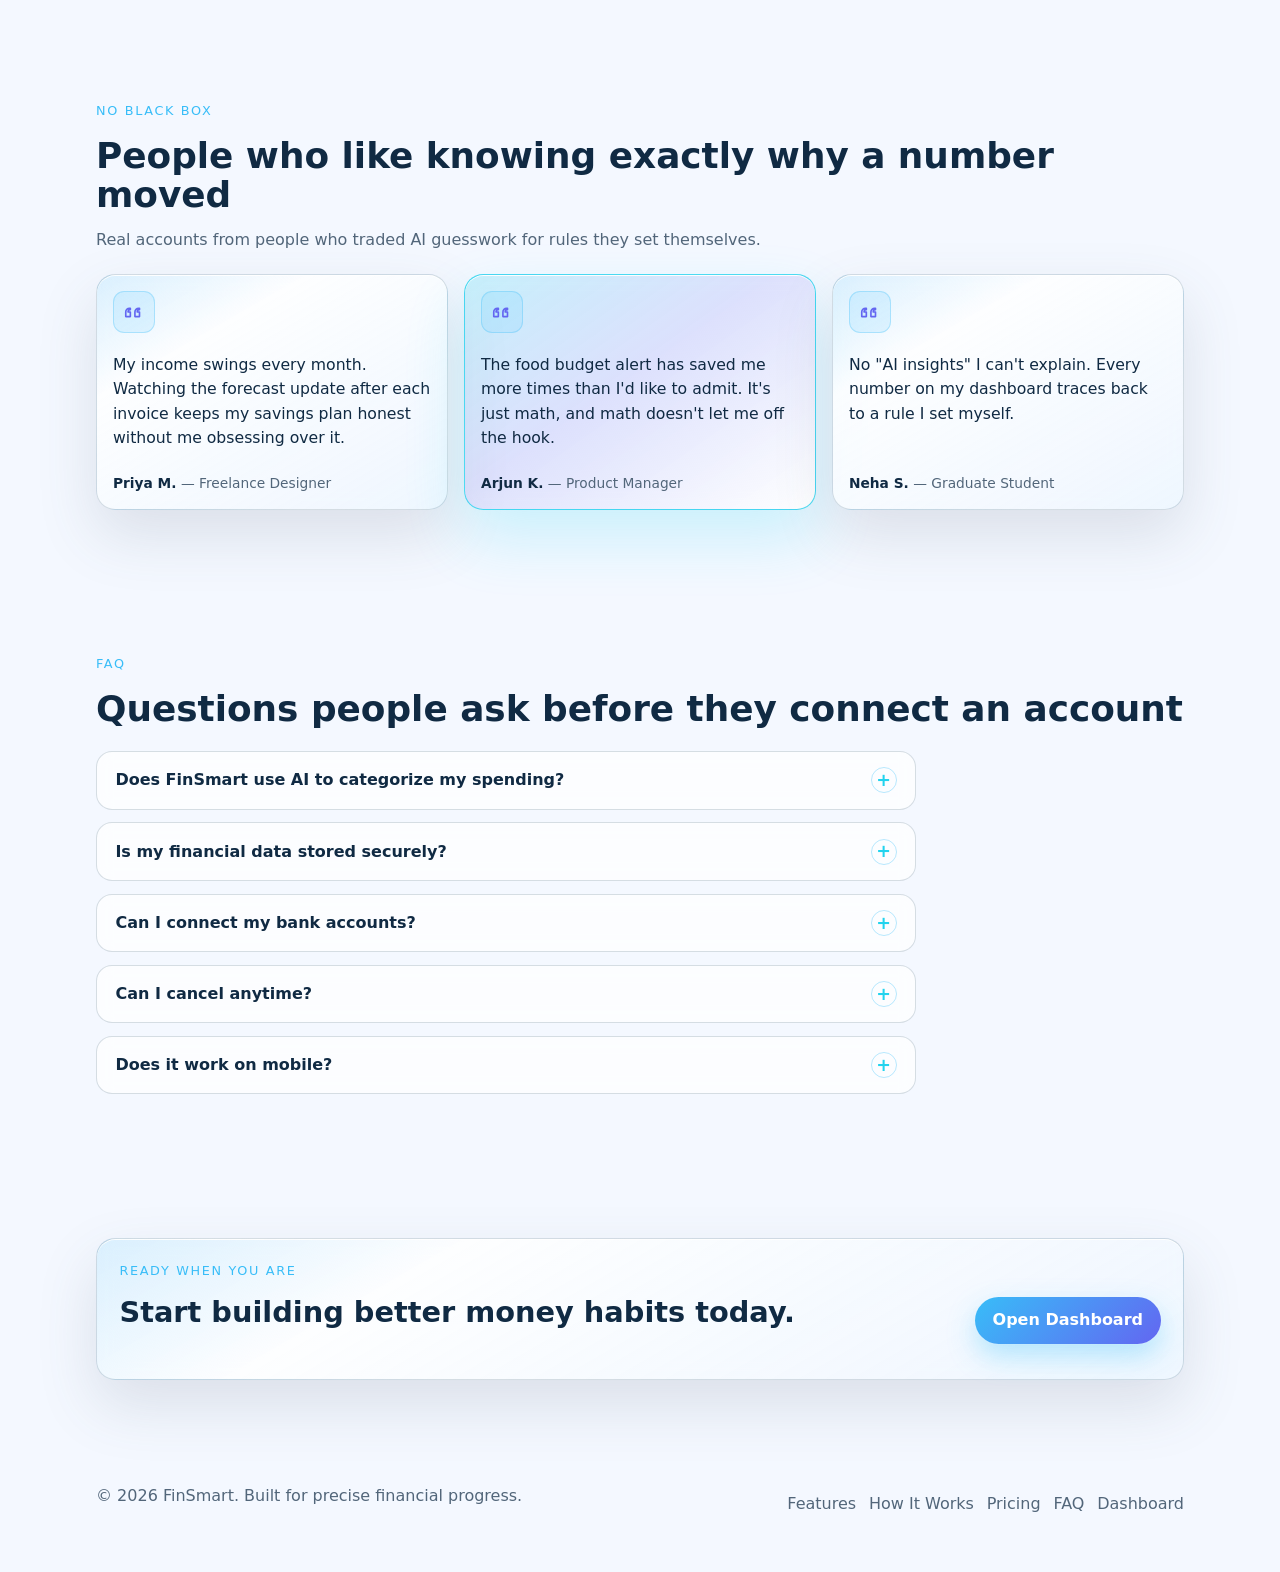
==== commit 80ee0279: "Update index.html" ====
--- a/index.html
+++ b/index.html
@@ -14,7 +14,7 @@
             href="https://fonts.googleapis.com/css2?family=Inter:wght@400;500;600;700;800&family=Manrope:wght@500;600;700;800&display=swap"
             rel="stylesheet"
         />
-        <link rel="stylesheet" href="Landing.css" />
+        <link rel="stylesheet" href="landing.css" />
     </head>
     <body>
         <a class="skip-link" href="#main-content">Skip to content</a>
@@ -318,4 +318,4 @@
 
         <script src="landing.js"></script>
     </body>
-    </html>+    </html>
--- a/landing.css
+++ b/landing.css
@@ -0,0 +1,1031 @@
+:root {
+    --base: #050816;
+    --surface: #0a1024;
+    --primary: #38bdf8;
+    --secondary: #6366f1;
+    --accent: #22d3ee;
+    --text: #f8fafc;
+    --muted: #94a3b8;
+    --danger: #fb7185;
+    --card-border: rgba(255, 255, 255, 0.11);
+    --glass: rgba(10, 16, 36, 0.58);
+}
+
+*,
+*::before,
+*::after {
+    box-sizing: border-box;
+}
+
+html {
+    scroll-behavior: smooth;
+}
+
+body {
+    margin: 0;
+    font-family: "Inter", "Manrope", "Space Grotesk", system-ui, sans-serif;
+    background: var(--base);
+    color: var(--text);
+    min-height: 100vh;
+    line-height: 1.5;
+    overflow-x: hidden;
+}
+
+.skip-link {
+    position: absolute;
+    left: -1000px;
+    top: -1000px;
+    z-index: 1000;
+}
+
+.skip-link:focus {
+    left: 1rem;
+    top: 1rem;
+    background: var(--text);
+    color: var(--base);
+    padding: 0.65rem 0.9rem;
+    border-radius: 0.6rem;
+}
+
+.ambient-bg {
+    position: fixed;
+    inset: 0;
+    pointer-events: none;
+    z-index: -1;
+    background: radial-gradient(circle at 15% 18%, rgba(34, 211, 238, 0.14), transparent 35%),
+        radial-gradient(circle at 80% 20%, rgba(99, 102, 241, 0.2), transparent 32%),
+        radial-gradient(circle at 55% 92%, rgba(56, 189, 248, 0.12), transparent 38%),
+        var(--base);
+}
+
+.blob,
+.ring,
+.noise,
+.grid-overlay,
+.particles {
+    position: absolute;
+    inset: 0;
+}
+
+.blob-a,
+.blob-b {
+    width: 42vmax;
+    height: 42vmax;
+    border-radius: 999px;
+    filter: blur(70px);
+    opacity: 0.16;
+    animation: floatSlow 16s ease-in-out infinite;
+}
+
+.blob-a {
+    background: var(--primary);
+    top: -15%;
+    left: -10%;
+}
+
+.blob-b {
+    background: var(--secondary);
+    right: -14%;
+    top: -7%;
+    animation-delay: -7s;
+}
+
+.ring {
+    border: 1px solid rgba(56, 189, 248, 0.11);
+    border-radius: 50%;
+    width: min(72vmin, 760px);
+    height: min(72vmin, 760px);
+    margin: auto;
+    inset: 0;
+}
+
+.ring-b {
+    width: min(54vmin, 560px);
+    height: min(54vmin, 560px);
+    border-color: rgba(99, 102, 241, 0.14);
+}
+
+.noise {
+    background-image: radial-gradient(rgba(248, 250, 252, 0.05) 0.5px, transparent 0.5px);
+    background-size: 3px 3px;
+    opacity: 0.045;
+}
+
+.grid-overlay {
+    background-image: linear-gradient(rgba(248, 250, 252, 0.05) 1px, transparent 1px),
+        linear-gradient(90deg, rgba(248, 250, 252, 0.05) 1px, transparent 1px);
+    background-size: 52px 52px;
+    opacity: 0.08;
+    mask-image: radial-gradient(circle at center, black 34%, transparent 95%);
+}
+
+.particles .particle {
+    position: absolute;
+    width: 3px;
+    height: 3px;
+    border-radius: 50%;
+    background: rgba(56, 189, 248, 0.7);
+    box-shadow: 0 0 12px rgba(56, 189, 248, 0.8);
+    animation: particleFloat var(--dur, 14s) ease-in-out infinite;
+    animation-delay: var(--delay, 0s);
+}
+
+.site-header {
+    position: sticky;
+    top: 0;
+    z-index: 20;
+    padding: 1rem 1rem 0;
+}
+
+.nav-shell {
+    max-width: 1120px;
+    margin: 0 auto;
+    padding: 0.75rem 1rem;
+    display: flex;
+    align-items: center;
+    justify-content: space-between;
+    gap: 1rem;
+    border: 1px solid var(--card-border);
+    border-radius: 999px;
+    background: rgba(10, 16, 36, 0.57);
+    backdrop-filter: blur(10px);
+    box-shadow: 0 16px 36px rgba(2, 6, 23, 0.35), inset 0 1px 0 rgba(255, 255, 255, 0.08);
+}
+
+.brand {
+    text-decoration: none;
+    color: var(--text);
+    display: flex;
+    align-items: center;
+    gap: 0.6rem;
+    font-weight: 700;
+}
+
+.brand-mark {
+    width: 12px;
+    height: 12px;
+    border-radius: 50%;
+    background: linear-gradient(135deg, var(--accent), var(--secondary));
+    box-shadow: 0 0 14px rgba(56, 189, 248, 0.8);
+}
+
+.nav-links {
+    list-style: none;
+    display: flex;
+    gap: 1.4rem;
+    margin: 0;
+    padding: 0;
+}
+
+.nav-links a {
+    color: var(--muted);
+    text-decoration: none;
+    transition: color 0.3s ease;
+}
+
+.nav-links a:hover,
+.nav-links a:focus-visible {
+    color: var(--text);
+}
+
+.nav-actions { display: flex; align-items: center; gap: 0.65rem; }
+.theme-icon-toggle { width: 2.55rem; height: 2.55rem; display: grid; place-items: center; padding: 0; border: 1px solid var(--card-border); border-radius: 50%; background: var(--glass); color: var(--text); cursor: pointer; font-size: 1.05rem; line-height: 1; transition: transform 0.25s ease, background 0.25s ease, color 0.25s ease, border-color 0.25s ease; }
+.theme-icon-toggle:hover, .theme-icon-toggle:focus-visible { transform: translateY(-2px) rotate(12deg); color: var(--accent); border-color: var(--primary); }
+
+.btn {
+    position: relative;
+    text-decoration: none;
+    border-radius: 999px;
+    padding: 0.72rem 1.1rem;
+    font-weight: 600;
+    transform: translateY(0);
+    transition: transform 0.3s ease, box-shadow 0.3s ease, background 0.3s ease, color 0.3s ease;
+    overflow: hidden;
+}
+
+.btn::before {
+    content: "";
+    position: absolute;
+    inset: 0;
+    transform: translateX(-115%);
+    background: linear-gradient(120deg, transparent 20%, rgba(255, 255, 255, 0.3), transparent 80%);
+}
+
+.btn:hover::before,
+.btn:focus-visible::before {
+    animation: shimmer 1.2s ease;
+}
+
+.btn:hover,
+.btn:focus-visible {
+    transform: translateY(-2px);
+}
+
+.btn-dashboard,
+.btn-primary {
+    color: white;
+    background: linear-gradient(135deg, var(--primary), var(--secondary));
+    box-shadow: 0 0 0 1px rgba(255, 255, 255, 0.06), 0 12px 28px rgba(56, 189, 248, 0.35);
+}
+
+.btn-secondary {
+    color: var(--text);
+    border: 1px solid rgba(56, 189, 248, 0.38);
+    background: rgba(10, 16, 36, 0.45);
+}
+
+.glow {
+    box-shadow: 0 0 0 1px rgba(56, 189, 248, 0.4), 0 0 28px rgba(56, 189, 248, 0.45);
+}
+
+.section {
+    max-width: 1120px;
+    margin: 0 auto;
+    padding: 4.5rem 1rem;
+}
+
+.hero {
+    display: grid;
+    grid-template-columns: 1fr 1fr;
+    gap: 2rem;
+    align-items: center;
+}
+
+.eyebrow {
+    font-size: 0.8rem;
+    text-transform: uppercase;
+    letter-spacing: 0.13em;
+    color: var(--primary);
+}
+
+h1,
+h2,
+h3 {
+    line-height: 1.1;
+    margin: 0 0 0.8rem;
+}
+
+h1 {
+    font-size: clamp(2rem, 3.8vw, 3.5rem);
+}
+
+h2 {
+    font-size: clamp(1.6rem, 2.8vw, 2.5rem);
+}
+
+p {
+    margin: 0 0 1rem;
+    color: var(--muted);
+}
+
+.gradient-text {
+    background: linear-gradient(95deg, var(--text), var(--primary), var(--accent), var(--text));
+    background-size: 220% 100%;
+    -webkit-background-clip: text;
+    background-clip: text;
+    color: transparent;
+    animation: gradientShift 8s linear infinite;
+}
+
+.hero-sub {
+    max-width: 54ch;
+}
+
+.hero-actions {
+    display: flex;
+    gap: 0.8rem;
+    flex-wrap: wrap;
+    margin-bottom: 1rem;
+}
+
+.hero-metrics {
+    display: flex;
+    gap: 0.8rem;
+    flex-wrap: wrap;
+}
+
+.hero-metrics > div {
+    border: 1px solid var(--card-border);
+    border-radius: 0.8rem;
+    background: rgba(10, 16, 36, 0.45);
+    padding: 0.75rem 0.9rem;
+    min-width: 132px;
+}
+
+.hero-metrics strong {
+    display: block;
+    color: var(--text);
+}
+
+.hero-metrics span {
+    color: var(--muted);
+    font-size: 0.82rem;
+}
+
+.dashboard,
+.feature-card,
+.closeout-card {
+    position: relative;
+    border: 1px solid var(--card-border);
+    border-radius: 1.2rem;
+    background: linear-gradient(150deg, rgba(56, 189, 248, 0.08), rgba(10, 16, 36, 0.6) 28%, rgba(10, 16, 36, 0.82));
+    backdrop-filter: blur(8px);
+    box-shadow: 0 25px 60px rgba(0, 0, 0, 0.35), inset 0 1px 0 rgba(255, 255, 255, 0.09);
+}
+
+.tilt-card {
+    transform-style: preserve-3d;
+    transform: perspective(1000px) rotateX(var(--rx, 0deg)) rotateY(var(--ry, 0deg));
+    transition: transform 0.2s ease, box-shadow 0.3s ease;
+}
+
+.tilt-card::after {
+    content: "";
+    position: absolute;
+    inset: 0;
+    border-radius: inherit;
+    pointer-events: none;
+    background: radial-gradient(circle at var(--mx, 50%) var(--my, 50%), rgba(56, 189, 248, 0.2), transparent 50%);
+    opacity: 0;
+    transition: opacity 0.3s ease;
+}
+
+.tilt-card:hover::after,
+.tilt-card:focus-within::after {
+    opacity: 0.85;
+}
+
+.dashboard {
+    padding: 1rem;
+}
+
+.dash-glow {
+    position: absolute;
+    inset: -25% 20% auto;
+    height: 120px;
+    border-radius: 999px;
+    background: radial-gradient(circle, rgba(34, 211, 238, 0.35), transparent 70%);
+}
+
+.dashboard-top {
+    display: flex;
+    justify-content: space-between;
+    align-items: center;
+}
+
+.dashboard-top p {
+    margin: 0;
+    color: var(--text);
+    font-weight: 600;
+}
+
+.dashboard-top span {
+    font-size: 0.75rem;
+    background: rgba(34, 211, 238, 0.16);
+    color: var(--accent);
+    border: 1px solid rgba(34, 211, 238, 0.35);
+    border-radius: 999px;
+    padding: 0.3rem 0.6rem;
+}
+
+.chart-area {
+    margin-top: 1rem;
+    border: 1px solid var(--card-border);
+    border-radius: 1rem;
+    padding: 0.75rem;
+    background: rgba(10, 16, 36, 0.58);
+}
+
+.line-chart {
+    height: 120px;
+}
+
+.line-chart svg {
+    width: 100%;
+    height: 100%;
+}
+
+.line-track {
+    fill: none;
+    stroke: rgba(148, 163, 184, 0.24);
+    stroke-width: 2;
+}
+
+.line-main {
+    fill: none;
+    stroke: url(#lineGradient);
+    stroke: var(--primary);
+    stroke-width: 3;
+    stroke-linecap: round;
+    stroke-dasharray: 420;
+    stroke-dashoffset: 420;
+    animation: drawLine 4s ease infinite;
+}
+
+.bars {
+    display: flex;
+    align-items: end;
+    gap: 0.4rem;
+    height: 60px;
+    margin-top: 0.6rem;
+}
+
+.bars span {
+    flex: 1;
+    border-radius: 6px 6px 2px 2px;
+    background: linear-gradient(180deg, var(--accent), rgba(99, 102, 241, 0.35));
+    height: var(--h);
+    animation: barPulse 2.8s ease-in-out infinite;
+}
+
+.dash-grid {
+    margin-top: 1rem;
+    display: grid;
+    gap: 0.8rem;
+    grid-template-columns: 1fr 1fr;
+}
+
+.goal-ring {
+    position: relative;
+    padding: 0.6rem;
+    border: 1px solid var(--card-border);
+    border-radius: 1rem;
+    min-height: 130px;
+}
+
+.goal-ring svg {
+    width: 100%;
+    height: 100%;
+}
+
+.ring-base,
+.ring-progress {
+    fill: none;
+    stroke-width: 10;
+    transform-origin: 50% 50%;
+    transform: rotate(-90deg);
+}
+
+.ring-base {
+    stroke: rgba(148, 163, 184, 0.2);
+}
+
+.ring-progress {
+    stroke: var(--accent);
+    stroke-linecap: round;
+    stroke-dasharray: 302;
+    stroke-dashoffset: 82;
+    animation: ringShift 4s ease-in-out infinite alternate;
+}
+
+.ring-label {
+    position: absolute;
+    inset: 0;
+    display: grid;
+    place-content: center;
+    text-align: center;
+}
+
+.ring-label strong {
+    font-size: 1.4rem;
+}
+
+.warning-card {
+    padding: 0.8rem;
+    border: 1px solid rgba(251, 113, 133, 0.45);
+    border-radius: 1rem;
+    background: linear-gradient(140deg, rgba(251, 113, 133, 0.16), rgba(10, 16, 36, 0.66));
+}
+
+.warning-card p,
+.warning-card span {
+    margin: 0;
+    font-size: 0.84rem;
+}
+
+.warning-card strong {
+    display: block;
+    color: #ffd4de;
+    margin: 0.3rem 0;
+}
+
+.float-objects span {
+    position: absolute;
+    pointer-events: none;
+}
+
+.orb,
+.coin,
+.mini-chart {
+    animation: floatObj 6s ease-in-out infinite;
+}
+
+.orb {
+    width: 20px;
+    height: 20px;
+    border-radius: 50%;
+    background: radial-gradient(circle at 30% 30%, #fff, var(--primary));
+}
+
+.orb-a {
+    top: -10px;
+    left: 14px;
+}
+
+.orb-b {
+    right: 18px;
+    top: 42%;
+    animation-delay: -2s;
+}
+
+.coin {
+    width: 28px;
+    height: 28px;
+    border-radius: 50%;
+    border: 1px solid rgba(56, 189, 248, 0.5);
+    background: radial-gradient(circle at 50% 30%, rgba(255, 255, 255, 0.8), rgba(34, 211, 238, 0.2));
+    box-shadow: inset 0 -8px 12px rgba(0, 0, 0, 0.2);
+}
+
+.coin-a {
+    right: -8px;
+    bottom: 18%;
+}
+
+.coin-b {
+    left: 46%;
+    bottom: -10px;
+    animation-delay: -1s;
+}
+
+.mini-chart {
+    width: 46px;
+    height: 30px;
+    right: -16px;
+    top: 14%;
+    border-radius: 0.6rem;
+    border: 1px solid var(--card-border);
+    background: linear-gradient(180deg, rgba(56, 189, 248, 0.25), rgba(99, 102, 241, 0.2));
+}
+
+.section-head {
+    margin-bottom: 1.4rem;
+}
+
+.feature-grid {
+    display: grid;
+    gap: 1rem;
+    grid-template-columns: repeat(3, minmax(0, 1fr));
+}
+
+.feature-card {
+    padding: 1rem;
+}
+
+.feature-card.featured {
+    border-color: rgba(34, 211, 238, 0.8);
+    background: linear-gradient(145deg, rgba(34, 211, 238, 0.28), rgba(99, 102, 241, 0.25) 45%, rgba(10, 16, 36, 0.86));
+    box-shadow: 0 32px 72px rgba(34, 211, 238, 0.35), 0 0 0 1px rgba(34, 211, 238, 0.2),
+        inset 0 1px 0 rgba(255, 255, 255, 0.18);
+}
+
+.feature-card.featured:hover,
+.feature-card.featured:focus-within {
+    transform: translateY(-4px);
+    box-shadow: 0 38px 80px rgba(34, 211, 238, 0.42), 0 0 0 1px rgba(34, 211, 238, 0.32),
+        inset 0 1px 0 rgba(255, 255, 255, 0.2);
+}
+
+.feature-icon {
+    width: 42px;
+    height: 42px;
+    border-radius: 0.7rem;
+    display: grid;
+    place-content: center;
+    border: 1px solid rgba(56, 189, 248, 0.3);
+    background: rgba(56, 189, 248, 0.12);
+    margin-bottom: 0.85rem;
+}
+
+.feature-icon svg {
+    width: 22px;
+    height: 22px;
+    stroke: var(--accent);
+    stroke-width: 1.8;
+    fill: none;
+    stroke-linecap: round;
+    stroke-linejoin: round;
+}
+
+.steps {
+    margin: 0;
+    padding-left: 1.2rem;
+    color: var(--muted);
+    display: grid;
+    gap: 0.7rem;
+}
+
+.steps strong {
+    color: var(--text);
+}
+
+.closeout-card {
+    padding: 1.4rem;
+}
+
+.site-footer {
+    max-width: 1120px;
+    margin: 0 auto;
+    padding: 2rem 1rem 3rem;
+    color: var(--muted);
+    display: flex;
+    justify-content: space-between;
+    align-items: center;
+    gap: 1rem;
+    flex-wrap: wrap;
+}
+
+.footer-links {
+    display: flex;
+    gap: 0.8rem;
+}
+
+.footer-links a {
+    color: var(--muted);
+    text-decoration: none;
+}
+
+.footer-links a:hover,
+.footer-links a:focus-visible {
+    color: var(--text);
+}
+
+/* Landing-page light theme, controlled by the navbar icon. */
+body.light-mode {
+    --base: #f4f8ff;
+    --surface: #ffffff;
+    --text: #102a43;
+    --muted: #52667a;
+    --card-border: rgba(33, 71, 103, 0.18);
+    --glass: rgba(255, 255, 255, 0.72);
+}
+
+body.light-mode .ambient-bg { background: radial-gradient(circle at 15% 18%, rgba(34, 211, 238, 0.2), transparent 35%), radial-gradient(circle at 80% 20%, rgba(99, 102, 241, 0.16), transparent 32%), radial-gradient(circle at 55% 92%, rgba(56, 189, 248, 0.15), transparent 38%), var(--base); }
+body.light-mode .nav-shell { background: rgba(255, 255, 255, 0.72); box-shadow: 0 16px 36px rgba(71, 85, 105, 0.16), inset 0 1px 0 rgba(255, 255, 255, 0.9); }
+body.light-mode .hero-metrics > div, body.light-mode .chart-area, body.light-mode .btn-secondary { background: rgba(255, 255, 255, 0.72); }
+body.light-mode .dashboard, body.light-mode .feature-card, body.light-mode .closeout-card { background: linear-gradient(150deg, rgba(56, 189, 248, 0.14), rgba(255, 255, 255, 0.76) 28%, rgba(238, 246, 255, 0.9)); box-shadow: 0 25px 60px rgba(71, 85, 105, 0.15), inset 0 1px 0 rgba(255, 255, 255, 0.9); }
+body.light-mode .feature-card.featured { background: linear-gradient(145deg, rgba(34, 211, 238, 0.22), rgba(99, 102, 241, 0.16) 45%, rgba(255, 255, 255, 0.92)); box-shadow: 0 28px 60px rgba(34, 211, 238, 0.2), inset 0 1px 0 rgba(255, 255, 255, 0.9); }
+body.light-mode .warning-card { background: linear-gradient(140deg, rgba(251, 113, 133, 0.15), rgba(255, 255, 255, 0.9)); }
+body.light-mode .warning-card strong { color: #be123c; }
+body.light-mode .noise { background-image: radial-gradient(rgba(15, 42, 67, 0.15) 0.5px, transparent 0.5px); }
+body.light-mode .grid-overlay { background-image: linear-gradient(rgba(15, 42, 67, 0.08) 1px, transparent 1px), linear-gradient(90deg, rgba(15, 42, 67, 0.08) 1px, transparent 1px); }
+
+.reveal {
+    opacity: 0;
+    transform: translateY(20px);
+    transition: opacity 0.7s ease, transform 0.7s ease;
+}
+
+.reveal.in-view {
+    opacity: 1;
+    transform: translateY(0);
+}
+
+.reveal-stagger {
+    opacity: 0;
+    transform: translateY(18px);
+}
+
+.reveal.in-view .reveal-stagger {
+    animation: staggerIn 0.5s ease forwards;
+}
+
+.reveal.in-view .reveal-stagger:nth-child(2) {
+    animation-delay: 0.1s;
+}
+
+.reveal.in-view .reveal-stagger:nth-child(3) {
+    animation-delay: 0.2s;
+}
+
+.reveal.in-view .reveal-stagger:nth-child(4) {
+    animation-delay: 0.3s;
+}
+
+@media (max-width: 980px) {
+    .hero {
+        grid-template-columns: 1fr;
+    }
+    .hero-dashboard-wrap {
+        order: 2;
+    }
+    .feature-grid {
+        grid-template-columns: repeat(2, minmax(0, 1fr));
+    }
+}
+
+@media (max-width: 760px) {
+    .nav-links {
+        display: none;
+    }
+    .nav-shell { gap: 0.55rem; }
+    .nav-actions { gap: 0.4rem; }
+    .btn-dashboard { padding: 0.62rem 0.8rem; font-size: 0.85rem; }
+    .section {
+        padding: 3.4rem 1rem;
+    }
+    .dash-grid {
+        grid-template-columns: 1fr;
+    }
+    .feature-grid {
+        grid-template-columns: 1fr;
+    }
+    .particles {
+        display: none;
+    }
+    .ring {
+        opacity: 0.6;
+    }
+}
+
+@media (prefers-reduced-motion: reduce) {
+    *,
+    *::before,
+    *::after {
+        animation-duration: 0.001ms !important;
+        animation-iteration-count: 1 !important;
+        transition-duration: 0.001ms !important;
+        scroll-behavior: auto !important;
+    }
+}
+
+@keyframes drawLine {
+    0%,
+    20% {
+        stroke-dashoffset: 420;
+    }
+    60%,
+    100% {
+        stroke-dashoffset: 0;
+    }
+}
+
+@keyframes barPulse {
+    0%,
+    100% {
+        opacity: 0.55;
+        transform: scaleY(0.9);
+    }
+    50% {
+        opacity: 1;
+        transform: scaleY(1);
+    }
+}
+
+@keyframes ringShift {
+    from {
+        stroke-dashoffset: 112;
+    }
+    to {
+        stroke-dashoffset: 72;
+    }
+}
+
+@keyframes floatObj {
+    0%,
+    100% {
+        transform: translate3d(0, 0, 0);
+    }
+    50% {
+        transform: translate3d(0, -8px, 0);
+    }
+}
+
+@keyframes floatSlow {
+    0%,
+    100% {
+        transform: translate3d(0, 0, 0);
+    }
+    50% {
+        transform: translate3d(0, -25px, 0);
+    }
+}
+
+@keyframes particleFloat {
+    0%,
+    100% {
+        transform: translate3d(0, 0, 0);
+        opacity: 0.15;
+    }
+    50% {
+        transform: translate3d(10px, -14px, 0);
+        opacity: 0.55;
+    }
+}
+
+@keyframes gradientShift {
+    0% {
+        background-position: 0% 50%;
+    }
+    100% {
+        background-position: 200% 50%;
+    }
+}
+
+@keyframes staggerIn {
+    to {
+        opacity: 1;
+        transform: translateY(0);
+    }
+}
+
+@keyframes shimmer {
+    to {
+        transform: translateX(120%);
+    }
+}
+
+/* ============================================================
+   New content added below — Testimonials, Pricing, FAQ.
+   Reuses existing tokens (--primary/--accent/--card-border/--glass)
+   and the .feature-card / .tilt-card / .reveal-stagger system so
+   dark & light mode keep working automatically, no new theme rules
+   needed.
+   ============================================================ */
+
+.testimonial-card {
+    display: flex;
+    flex-direction: column;
+    gap: 0.4rem;
+}
+
+.quote-icon svg {
+    stroke: var(--secondary);
+}
+
+.testimonial-quote {
+    color: var(--text);
+    font-size: 0.98rem;
+    line-height: 1.55;
+    flex: 1;
+}
+
+.testimonial-name {
+    margin: 0;
+    color: var(--muted);
+    font-size: 0.86rem;
+}
+
+.testimonial-name strong {
+    color: var(--text);
+}
+
+.pricing-grid {
+    display: grid;
+    gap: 1rem;
+    grid-template-columns: repeat(2, minmax(0, 1fr));
+    max-width: 760px;
+}
+
+.price-card {
+    padding: 1.3rem;
+    display: flex;
+    flex-direction: column;
+}
+
+.price-head {
+    display: flex;
+    align-items: baseline;
+    justify-content: space-between;
+    gap: 0.6rem;
+    margin-bottom: 0.2rem;
+}
+
+.price-head h3 {
+    margin: 0;
+}
+
+.price-tag {
+    margin: 0;
+    font-size: 1.6rem;
+    font-weight: 800;
+    color: var(--text);
+    white-space: nowrap;
+}
+
+.price-tag span {
+    font-size: 0.8rem;
+    font-weight: 500;
+    color: var(--muted);
+}
+
+.price-list {
+    list-style: none;
+    margin: 0 0 1.2rem;
+    padding: 0;
+    display: grid;
+    gap: 0.55rem;
+    flex: 1;
+}
+
+.price-list li {
+    position: relative;
+    padding-left: 1.5rem;
+    color: var(--text);
+    font-size: 0.92rem;
+}
+
+.price-list li::before {
+    content: "";
+    position: absolute;
+    left: 0;
+    top: 0.25rem;
+    width: 16px;
+    height: 16px;
+    border-radius: 50%;
+    background: rgba(34, 211, 238, 0.16);
+    border: 1px solid rgba(34, 211, 238, 0.4);
+}
+
+.price-list li::after {
+    content: "";
+    position: absolute;
+    left: 4px;
+    top: 0.53rem;
+    width: 7px;
+    height: 3px;
+    border-left: 2px solid var(--accent);
+    border-bottom: 2px solid var(--accent);
+    transform: rotate(-45deg);
+}
+
+.price-cta {
+    justify-self: start;
+    width: fit-content;
+}
+
+.faq-list {
+    display: grid;
+    gap: 0.8rem;
+    max-width: 820px;
+}
+
+.faq-item {
+    border: 1px solid var(--card-border);
+    border-radius: 1rem;
+    background: var(--glass);
+    padding: 0.95rem 1.15rem;
+    backdrop-filter: blur(8px);
+    transition: border-color 0.25s ease;
+}
+
+.faq-item:hover,
+.faq-item:focus-within {
+    border-color: rgba(56, 189, 248, 0.4);
+}
+
+.faq-item summary {
+    cursor: pointer;
+    list-style: none;
+    display: flex;
+    align-items: center;
+    justify-content: space-between;
+    gap: 1rem;
+    font-weight: 600;
+    color: var(--text);
+}
+
+.faq-item summary::-webkit-details-marker {
+    display: none;
+}
+
+.faq-item summary::after {
+    content: "+";
+    flex-shrink: 0;
+    display: grid;
+    place-content: center;
+    width: 26px;
+    height: 26px;
+    border-radius: 50%;
+    border: 1px solid rgba(56, 189, 248, 0.35);
+    color: var(--accent);
+    font-size: 1.1rem;
+    transition: transform 0.25s ease;
+}
+
+.faq-item[open] summary::after {
+    transform: rotate(45deg);
+}
+
+.faq-item p {
+    margin: 0.75rem 0 0;
+    color: var(--muted);
+    font-size: 0.94rem;
+}
+
+@media (max-width: 760px) {
+    .pricing-grid {
+        grid-template-columns: 1fr;
+        max-width: none;
+    }
+}
